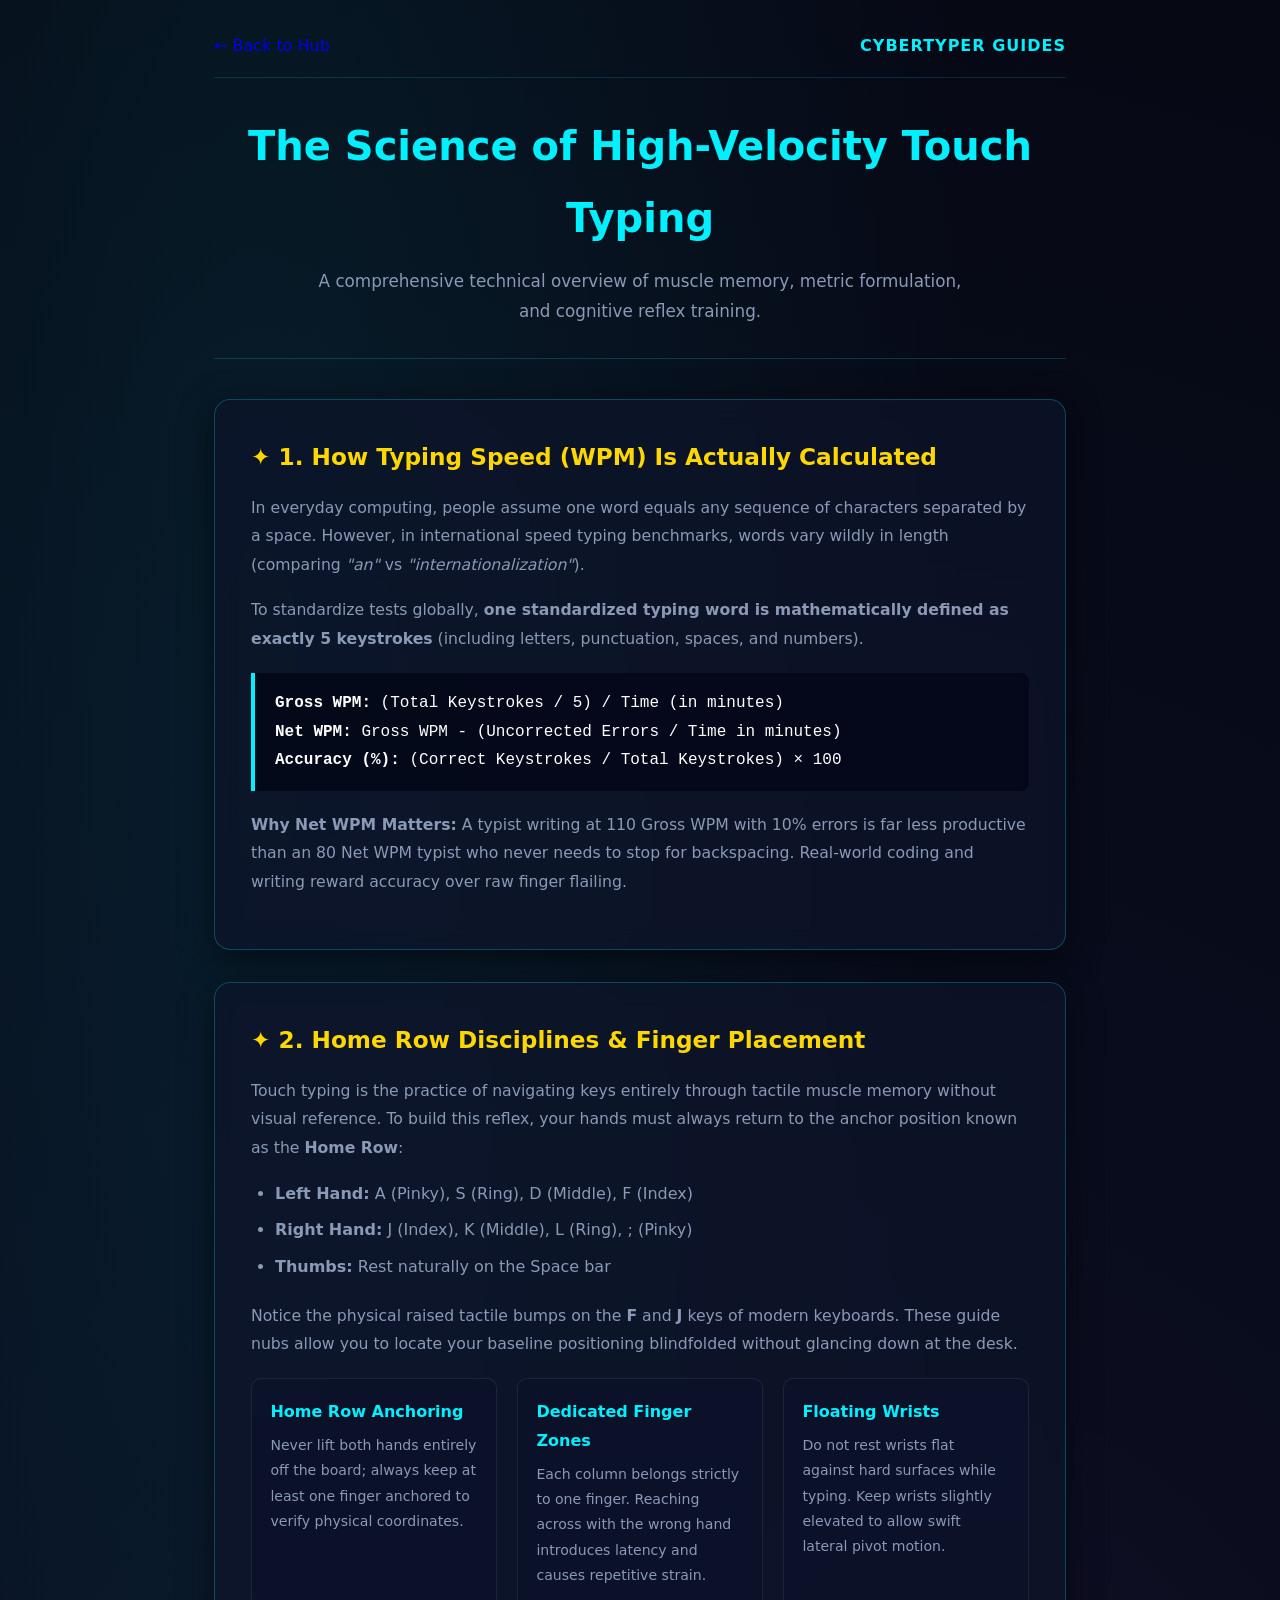
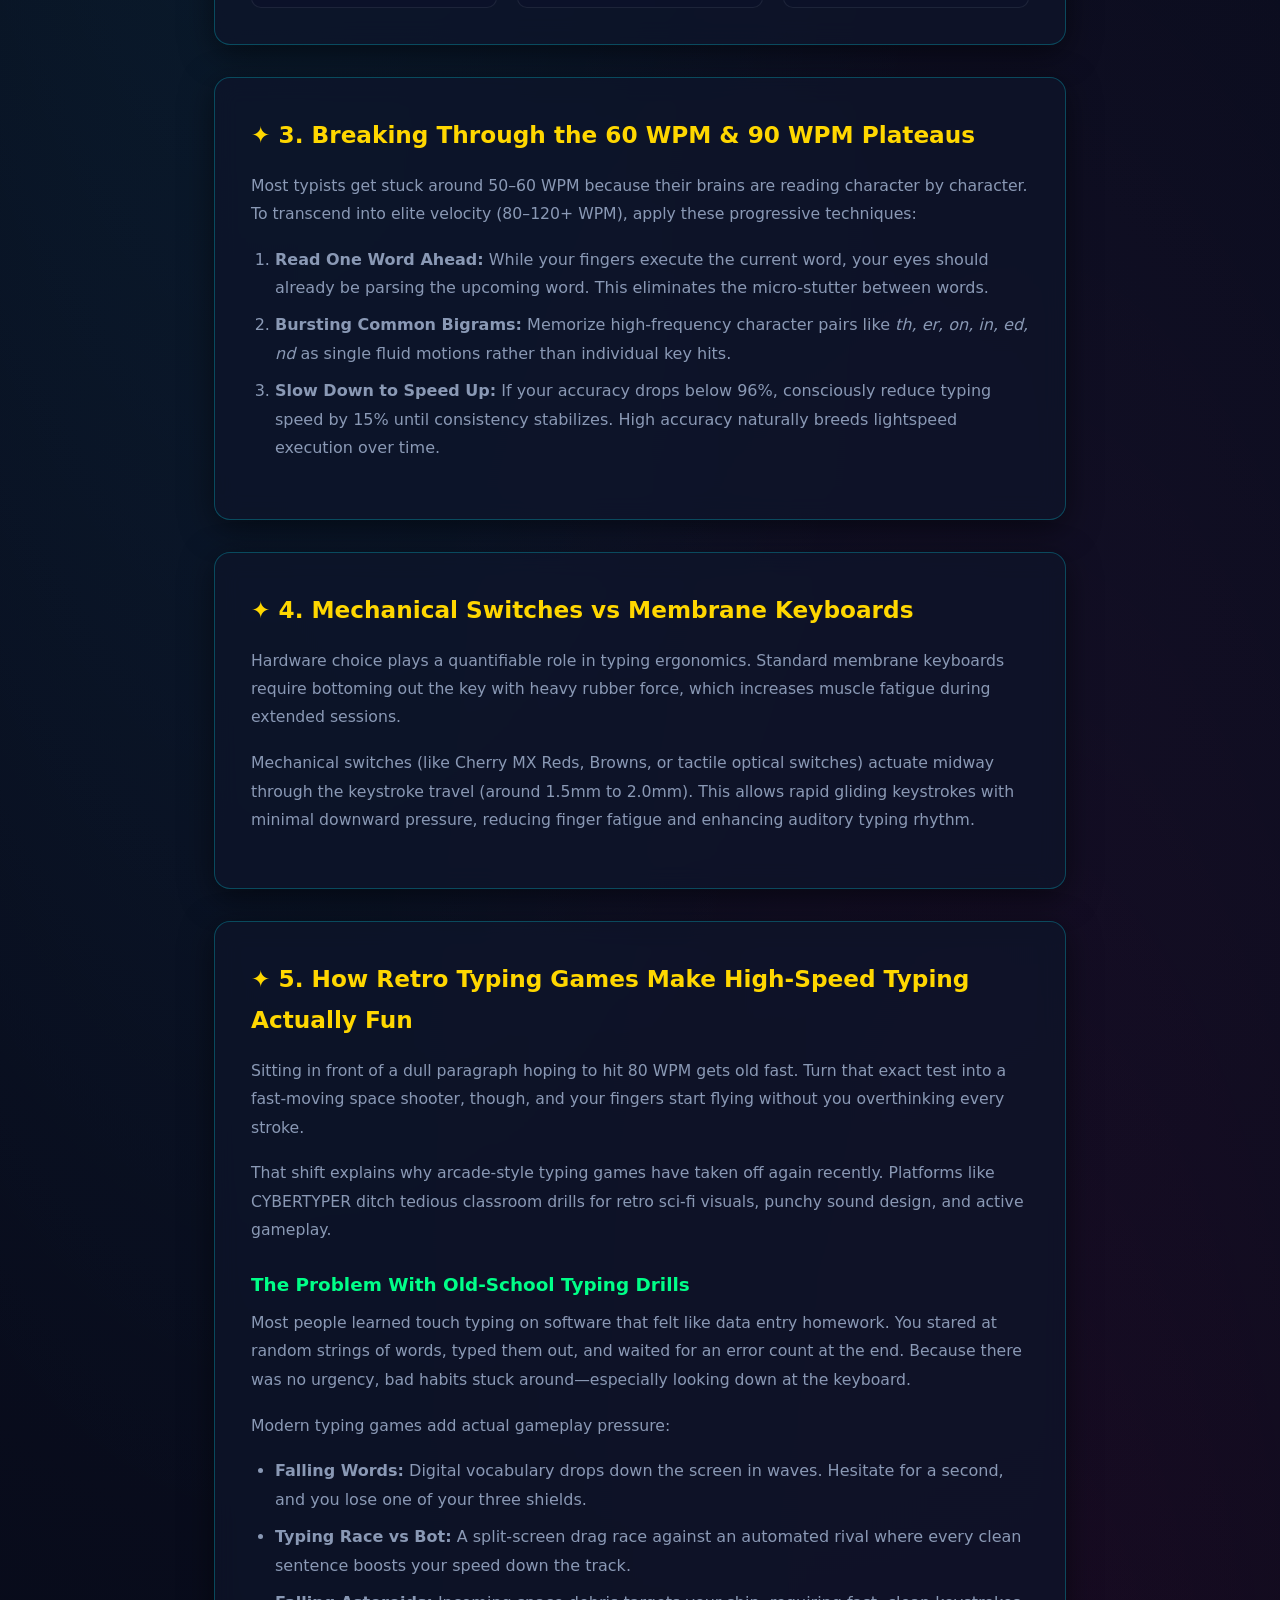
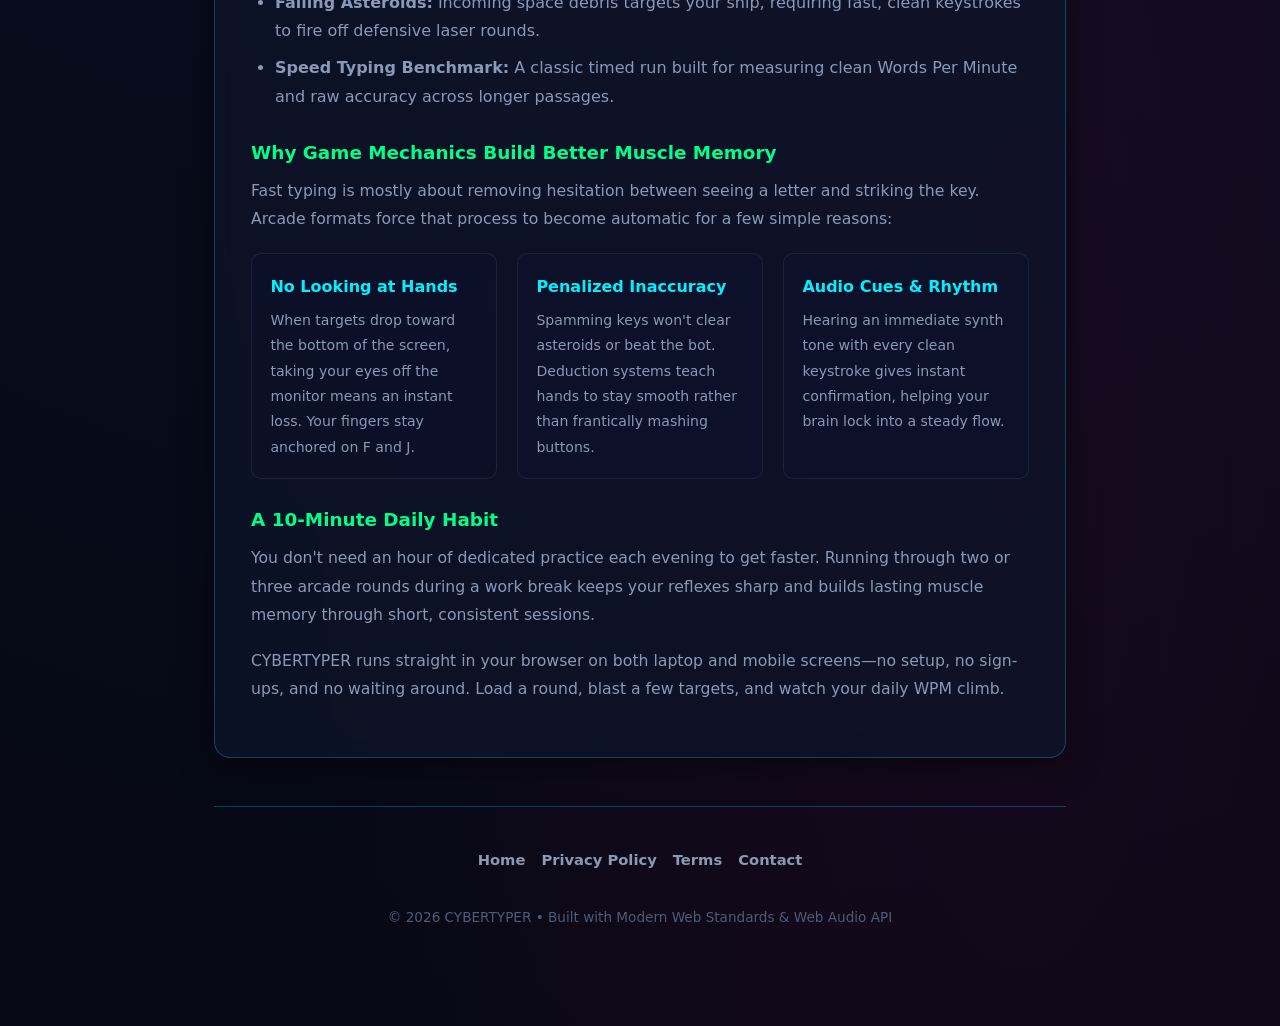
==== pages/content.html @ cee90e7c "Add files via upload" ====
<!DOCTYPE html>
<html lang="en">
<head>
  <meta charset="UTF-8">
  <meta name="viewport" content="width=device-width, initial-scale=1.0">
  <title>Typing Guides & Benchmarks // CYBERTYPER</title>
  <meta name="description" content="Master touch typing, learn how Net WPM is calculated, and discover ergonomic strategies to increase typing speed from 40 to 100+ WPM.">
  <meta name="keywords" content="touch typing guide, how to type faster, wpm calculation formula, mechanical keyboard typing, typing ergonomics, typing games">
  <link rel="icon" type="image/svg+xml" href="data:image/svg+xml,<svg xmlns='http://www.w3.org/2000/svg' viewBox='0 0 100 100'><text y='.9em' font-size='90'>⚡</text></svg>">
  <link rel="stylesheet" href="../css/style.css">
  <style>
    .article-container {
      max-width: 900px;
      margin: 0 auto;
      padding: 2rem 1.5rem 4rem;
      color: var(--text-main);
      line-height: 1.8;
    }
    .article-hero {
      text-align: center;
      margin-bottom: 2.5rem;
      border-bottom: 1px solid rgba(0, 240, 255, 0.2);
      padding-bottom: 2rem;
    }
    .article-hero h1 {
      font-size: clamp(1.8rem, 3.5vw, 2.5rem);
      font-weight: 900;
      color: var(--cyan-glow);
      margin-bottom: 0.75rem;
    }
    .article-hero p {
      color: var(--text-muted);
      font-size: 1.05rem;
      max-width: 650px;
      margin: 0 auto;
    }
    .guide-section {
      background: var(--bg-card);
      border: 1px solid var(--border-neon);
      border-radius: 16px;
      padding: 2.25rem;
      margin-bottom: 2rem;
      backdrop-filter: blur(12px);
      box-shadow: var(--shadow-box);
    }
    .guide-section h2 {
      font-size: 1.45rem;
      font-weight: 800;
      color: var(--gold-glow);
      margin-bottom: 1rem;
      display: flex;
      align-items: center;
      gap: 0.5rem;
    }
    .guide-section h3 {
      font-size: 1.15rem;
      font-weight: 700;
      color: var(--emerald-glow);
      margin: 1.5rem 0 0.5rem;
    }
    .guide-section p {
      color: var(--text-muted);
      margin-bottom: 1.1rem;
      font-size: 0.98rem;
    }
    .guide-section ul, .guide-section ol {
      padding-left: 1.5rem;
      margin-bottom: 1.25rem;
      color: var(--text-muted);
    }
    .guide-section li {
      margin-bottom: 0.5rem;
    }
    .formula-box {
      background: rgba(4, 8, 24, 0.85);
      border-left: 4px solid var(--cyan-glow);
      padding: 1rem 1.25rem;
      border-radius: 0 8px 8px 0;
      font-family: var(--font-mono);
      color: #fff;
      margin: 1.25rem 0;
    }
    .grid-cards {
      display: grid;
      grid-template-columns: repeat(auto-fit, minmax(240px, 1fr));
      gap: 1.25rem;
      margin-top: 1.25rem;
    }
    .mini-card {
      background: rgba(12, 18, 42, 0.7);
      border: 1px solid rgba(255, 255, 255, 0.08);
      border-radius: 10px;
      padding: 1.15rem;
    }
    .mini-card h4 {
      color: var(--cyan-glow);
      margin-bottom: 0.4rem;
      font-size: 1rem;
    }
    .mini-card p {
      font-size: 0.88rem;
      margin: 0;
    }
  </style>
</head>
<body>
  <div class="article-container">
    <header class="game-header" style="border-bottom: 1px solid rgba(0, 240, 255, 0.15); margin-bottom: 2rem; display: flex; justify-content: space-between; align-items: center; padding-bottom: 1rem;">
      <a href="../index.html" class="btn-neon" style="text-decoration: none;">← Back to Hub</a>
      <div style="font-weight: 800; color: var(--cyan-glow); letter-spacing: 1px;">CYBERTYPER GUIDES</div>
    </header>

    <div class="article-hero">
      <h1>The Science of High-Velocity Touch Typing</h1>
      <p>A comprehensive technical overview of muscle memory, metric formulation, and cognitive reflex training.</p>
    </div>

    <!-- Section 1 -->
    <article class="guide-section">
      <h2>✦ 1. How Typing Speed (WPM) Is Actually Calculated</h2>
      <p>
        In everyday computing, people assume one word equals any sequence of characters separated by a space. However, in international speed typing benchmarks, words vary wildly in length (comparing <em>"an"</em> vs <em>"internationalization"</em>).
      </p>
      <p>
        To standardize tests globally, <strong>one standardized typing word is mathematically defined as exactly 5 keystrokes</strong> (including letters, punctuation, spaces, and numbers).
      </p>

      <div class="formula-box">
        <strong>Gross WPM:</strong> (Total Keystrokes / 5) / Time (in minutes)<br>
        <strong>Net WPM:</strong> Gross WPM - (Uncorrected Errors / Time in minutes)<br>
        <strong>Accuracy (%):</strong> (Correct Keystrokes / Total Keystrokes) × 100
      </div>

      <p>
        <strong>Why Net WPM Matters:</strong> A typist writing at 110 Gross WPM with 10% errors is far less productive than an 80 Net WPM typist who never needs to stop for backspacing. Real-world coding and writing reward accuracy over raw finger flailing.
      </p>
    </article>

    <!-- Section 2 -->
    <article class="guide-section">
      <h2>✦ 2. Home Row Disciplines & Finger Placement</h2>
      <p>
        Touch typing is the practice of navigating keys entirely through tactile muscle memory without visual reference. To build this reflex, your hands must always return to the anchor position known as the <strong>Home Row</strong>:
      </p>
      <ul>
        <li><strong>Left Hand:</strong> A (Pinky), S (Ring), D (Middle), F (Index)</li>
        <li><strong>Right Hand:</strong> J (Index), K (Middle), L (Ring), ; (Pinky)</li>
        <li><strong>Thumbs:</strong> Rest naturally on the Space bar</li>
      </ul>
      <p>
        Notice the physical raised tactile bumps on the <strong>F</strong> and <strong>J</strong> keys of modern keyboards. These guide nubs allow you to locate your baseline positioning blindfolded without glancing down at the desk.
      </p>

      <div class="grid-cards">
        <div class="mini-card">
          <h4>Home Row Anchoring</h4>
          <p>Never lift both hands entirely off the board; always keep at least one finger anchored to verify physical coordinates.</p>
        </div>
        <div class="mini-card">
          <h4>Dedicated Finger Zones</h4>
          <p>Each column belongs strictly to one finger. Reaching across with the wrong hand introduces latency and causes repetitive strain.</p>
        </div>
        <div class="mini-card">
          <h4>Floating Wrists</h4>
          <p>Do not rest wrists flat against hard surfaces while typing. Keep wrists slightly elevated to allow swift lateral pivot motion.</p>
        </div>
      </div>
    </article>

    <!-- Section 3 -->
    <article class="guide-section">
      <h2>✦ 3. Breaking Through the 60 WPM & 90 WPM Plateaus</h2>
      <p>
        Most typists get stuck around 50–60 WPM because their brains are reading character by character. To transcend into elite velocity (80–120+ WPM), apply these progressive techniques:
      </p>
      <ol>
        <li><strong>Read One Word Ahead:</strong> While your fingers execute the current word, your eyes should already be parsing the upcoming word. This eliminates the micro-stutter between words.</li>
        <li><strong>Bursting Common Bigrams:</strong> Memorize high-frequency character pairs like <em>th, er, on, in, ed, nd</em> as single fluid motions rather than individual key hits.</li>
        <li><strong>Slow Down to Speed Up:</strong> If your accuracy drops below 96%, consciously reduce typing speed by 15% until consistency stabilizes. High accuracy naturally breeds lightspeed execution over time.</li>
      </ol>
    </article>

    <!-- Section 4 -->
    <article class="guide-section">
      <h2>✦ 4. Mechanical Switches vs Membrane Keyboards</h2>
      <p>
        Hardware choice plays a quantifiable role in typing ergonomics. Standard membrane keyboards require bottoming out the key with heavy rubber force, which increases muscle fatigue during extended sessions.
      </p>
      <p>
        Mechanical switches (like Cherry MX Reds, Browns, or tactile optical switches) actuate midway through the keystroke travel (around 1.5mm to 2.0mm). This allows rapid gliding keystrokes with minimal downward pressure, reducing finger fatigue and enhancing auditory typing rhythm.
      </p>
    </article>

    <!-- Section 5: Arcade Typing Games Guide -->
    <article class="guide-section">
      <h2>✦ 5. How Retro Typing Games Make High-Speed Typing Actually Fun</h2>
      <p>
        Sitting in front of a dull paragraph hoping to hit 80 WPM gets old fast. Turn that exact test into a fast-moving space shooter, though, and your fingers start flying without you overthinking every stroke.
      </p>
      <p>
        That shift explains why arcade-style typing games have taken off again recently. Platforms like CYBERTYPER ditch tedious classroom drills for retro sci-fi visuals, punchy sound design, and active gameplay.
      </p>

      <h3>The Problem With Old-School Typing Drills</h3>
      <p>
        Most people learned touch typing on software that felt like data entry homework. You stared at random strings of words, typed them out, and waited for an error count at the end. Because there was no urgency, bad habits stuck around—especially looking down at the keyboard.
      </p>
      <p>Modern typing games add actual gameplay pressure:</p>
      <ul>
        <li><strong>Falling Words:</strong> Digital vocabulary drops down the screen in waves. Hesitate for a second, and you lose one of your three shields.</li>
        <li><strong>Typing Race vs Bot:</strong> A split-screen drag race against an automated rival where every clean sentence boosts your speed down the track.</li>
        <li><strong>Falling Asteroids:</strong> Incoming space debris targets your ship, requiring fast, clean keystrokes to fire off defensive laser rounds.</li>
        <li><strong>Speed Typing Benchmark:</strong> A classic timed run built for measuring clean Words Per Minute and raw accuracy across longer passages.</li>
      </ul>

      <h3>Why Game Mechanics Build Better Muscle Memory</h3>
      <p>
        Fast typing is mostly about removing hesitation between seeing a letter and striking the key. Arcade formats force that process to become automatic for a few simple reasons:
      </p>
      <div class="grid-cards">
        <div class="mini-card">
          <h4>No Looking at Hands</h4>
          <p>When targets drop toward the bottom of the screen, taking your eyes off the monitor means an instant loss. Your fingers stay anchored on F and J.</p>
        </div>
        <div class="mini-card">
          <h4>Penalized Inaccuracy</h4>
          <p>Spamming keys won't clear asteroids or beat the bot. Deduction systems teach hands to stay smooth rather than frantically mashing buttons.</p>
        </div>
        <div class="mini-card">
          <h4>Audio Cues & Rhythm</h4>
          <p>Hearing an immediate synth tone with every clean keystroke gives instant confirmation, helping your brain lock into a steady flow.</p>
        </div>
      </div>

      <h3>A 10-Minute Daily Habit</h3>
      <p>
        You don't need an hour of dedicated practice each evening to get faster. Running through two or three arcade rounds during a work break keeps your reflexes sharp and builds lasting muscle memory through short, consistent sessions.
      </p>
      <p>
        CYBERTYPER runs straight in your browser on both laptop and mobile screens—no setup, no sign-ups, and no waiting around. Load a round, blast a few targets, and watch your daily WPM climb.
      </p>
    </article>

    <footer class="site-footer" style="text-align: center; margin-top: 3rem; color: var(--text-dim); font-size: 0.85rem;">
      <ul class="footer-nav" style="list-style: none; display: flex; justify-content: center; gap: 1rem; padding: 0; margin-bottom: 1rem;">
        <li><a href="../index.html" style="color: var(--text-muted); text-decoration: none;">Home</a></li>
        <li><a href="privacy.html" style="color: var(--text-muted); text-decoration: none;">Privacy Policy</a></li>
        <li><a href="terms.html" style="color: var(--text-muted); text-decoration: none;">Terms</a></li>
        <li><a href="contact.html" style="color: var(--text-muted); text-decoration: none;">Contact</a></li>
      </ul>
      <div>© 2026 CYBERTYPER • Built with Modern Web Standards & Web Audio API</div>
    </footer>
  </div>
</body>
</html>
---- css/style.css ----
/* ==========================================================================
   NEON SPACE TYPING HUB - GLOBAL STYLES (LIGHT & DARK THEME ENABLED)
   ========================================================================== */

/* --------------------------------------------------------------------------
   DESIGN TOKENS & SYSTEM VARIABLES
   -------------------------------------------------------------------------- */
:root {
  /* Surface & Base Colors (Dark Mode Default) */
  --bg-deep: #060814;
  --bg-card: rgba(14, 20, 42, 0.75);
  --bg-card-hover: rgba(22, 32, 68, 0.85);
  --bg-guide: rgba(8, 12, 30, 0.7);
  --header-bg: rgba(6, 8, 20, 0.88);
  --dropdown-bg: rgba(10, 15, 35, 0.96);
  --icon-bg: rgba(0, 0, 0, 0.35);

  /* Neon Glow Accents */
  --cyan-glow: #00f0ff;
  --cyan-dim: #0099aa;
  --magenta-glow: #ff007f;
  --magenta-dim: #aa0055;
  --emerald-glow: #00ff88;
  --gold-glow: #ffd700;
  --danger-glow: #ff3366;

  /* Borders & Dividers */
  --border-neon: rgba(0, 240, 255, 0.25);
  --border-neon-hover: rgba(0, 240, 255, 0.8);
  --border-subtle: rgba(255, 255, 255, 0.08);

  /* Typography Colors */
  --text-main: #f0f4ff;
  --text-muted: #8a99b5;
  --text-dim: #4e5b78;
  --char-pending: #4f5f80;

  /* Fonts */
  --font-main: system-ui, -apple-system, BlinkMacSystemFont, 'Segoe UI', Roboto, sans-serif;
  --font-mono: 'Cascadia Code', 'Fira Code', Consolas, 'Courier New', monospace;

  /* Shadows */
  --shadow-neon-cyan: 0 0 20px rgba(0, 240, 255, 0.35), 0 0 40px rgba(0, 240, 255, 0.15);
  --shadow-neon-magenta: 0 0 20px rgba(255, 0, 127, 0.35), 0 0 40px rgba(255, 0, 127, 0.15);
  --shadow-box: 0 8px 32px rgba(0, 0, 0, 0.5);

  /* Transitions */
  --transition-smooth: all 0.25s cubic-bezier(0.16, 1, 0.3, 1);
  --transition-colors: background-color 0.3s ease, border-color 0.3s ease, color 0.3s ease;
}

[data-theme="light"] {
  --bg-deep: #f2f5fb;
  --bg-card: rgba(255, 255, 255, 0.88);
  --bg-card-hover: rgba(255, 255, 255, 0.98);
  --bg-guide: rgba(240, 245, 255, 0.7);
  --header-bg: rgba(245, 248, 255, 0.92);
  --dropdown-bg: rgba(255, 255, 255, 0.98);
  --icon-bg: rgba(0, 119, 170, 0.08);

  --cyan-glow: #0077aa;
  --cyan-dim: #005577;
  --magenta-glow: #d6006c;
  --magenta-dim: #99004d;
  --emerald-glow: #009955;
  --gold-glow: #c48000;
  --danger-glow: #e61f4d;

  --border-neon: rgba(0, 150, 215, 0.35);
  --border-neon-hover: rgba(0, 150, 215, 0.9);
  --border-subtle: rgba(0, 0, 0, 0.08);

  --text-main: #141b2d;
  --text-muted: #53647f;
  --text-dim: #8493a8;
  --char-pending: #94a3b8;

  --shadow-neon-cyan: 0 0 15px rgba(0, 119, 170, 0.25);
  --shadow-neon-magenta: 0 0 15px rgba(214, 0, 108, 0.25);
  --shadow-box: 0 8px 30px rgba(20, 35, 60, 0.08);
}

/* --------------------------------------------------------------------------
   RESET & FOUNDATIONS
   -------------------------------------------------------------------------- */
*, *::before, *::after {
  box-sizing: border-box;
  margin: 0;
  padding: 0;
  -webkit-tap-highlight-color: transparent;
}

body {
  background-color: var(--bg-deep);
  background-image: 
    radial-gradient(ellipse at 20% 15%, rgba(0, 240, 255, 0.08) 0%, transparent 50%),
    radial-gradient(ellipse at 80% 85%, rgba(255, 0, 127, 0.07) 0%, transparent 50%),
    radial-gradient(circle at 50% 50%, rgba(16, 24, 52, 0.5) 0%, var(--bg-deep) 100%);
  color: var(--text-main);
  font-family: var(--font-main);
  min-height: 100vh;
  display: flex;
  flex-direction: column;
  overflow-x: hidden;
  position: relative;
  transition: var(--transition-colors);
}

[data-theme="light"] body {
  background-image: 
    radial-gradient(ellipse at 20% 15%, rgba(0, 119, 170, 0.08) 0%, transparent 50%),
    radial-gradient(ellipse at 80% 85%, rgba(214, 0, 108, 0.06) 0%, transparent 50%),
    radial-gradient(circle at 50% 50%, #e7edf8 0%, var(--bg-deep) 100%);
}

.stars-bg {
  position: fixed;
  inset: 0;
  width: 100%;
  height: 100%;
  pointer-events: none;
  z-index: 0;
  opacity: 0.6;
}

[data-theme="light"] .stars-bg {
  opacity: 0.25;
}

.container {
  width: 100%;
  max-width: 1200px;
  margin: 0 auto;
  padding: 1.5rem 1.25rem 3rem;
  position: relative;
  z-index: 1;
}

/* Arena & Game Canvas Wrapper */
body:has(.canvas-wrap) .container,
.game-container {
  max-width: 780px;
  padding: 1rem 1rem 2.5rem;
}

.canvas-wrap {
  width: 100%;
  max-width: 780px;
  height: 680px;
  margin: 0 auto;
}

/* --------------------------------------------------------------------------
   SITE HEADER & NAVIGATION
   -------------------------------------------------------------------------- */
.site-header {
  position: sticky;
  top: 0;
  z-index: 1000;
  display: flex;
  align-items: center;
  justify-content: space-between;
  padding: 0.85rem 1.25rem;
  background: var(--header-bg);
  backdrop-filter: blur(14px);
  -webkit-backdrop-filter: blur(14px);
  border-bottom: 1px solid var(--border-neon);
  margin-bottom: 2rem;
  transition: var(--transition-smooth);
}

.brand-wrapper {
  display: flex;
  align-items: center;
  gap: 0.75rem;
  text-decoration: none;
  flex-shrink: 0;
}

.cyber-nav {
  display: flex;
  align-items: center;
  gap: 0.5rem;
  list-style: none;
}

.cyber-nav-item {
  position: relative;
}

.cyber-nav-link {
  display: inline-flex;
  align-items: center;
  gap: 0.4rem;
  color: var(--text-muted);
  text-decoration: none;
  font-size: 1.05rem;
  font-weight: 600;
  padding: 0.55rem 0.95rem;
  border-radius: 8px;
  transition: var(--transition-smooth);
  border: 1px solid transparent;
  cursor: pointer;
  background: transparent;
  font-family: inherit;
}

.cyber-nav-link:hover,
.cyber-nav-link:focus-visible {
  color: var(--cyan-glow);
  background: rgba(0, 119, 170, 0.08);
  border-color: var(--border-neon);
  box-shadow: 0 0 12px rgba(0, 119, 170, 0.2);
  outline: none;
}

.cyber-nav-link.active {
  color: var(--cyan-glow);
  border-color: var(--border-neon-hover);
  background: rgba(0, 119, 170, 0.12);
  box-shadow: 0 0 15px rgba(0, 119, 170, 0.25);
  position: relative;
}

.cyber-nav-link.active::after {
  content: '';
  position: absolute;
  bottom: -2px;
  inset-inline: 15%;
  height: 2px;
  background: var(--cyan-glow);
  box-shadow: 0 0 8px var(--cyan-glow);
  border-radius: 2px;
}

/* Dropdown */
.cyber-dropdown {
  position: relative;
}

.cyber-dropdown-menu {
  position: absolute;
  top: calc(100% + 8px);
  left: 0;
  min-width: 240px;
  background: var(--dropdown-bg);
  backdrop-filter: blur(16px);
  -webkit-backdrop-filter: blur(16px);
  border: 1px solid var(--border-neon);
  border-radius: 12px;
  padding: 0.6rem;
  list-style: none;
  opacity: 0;
  visibility: hidden;
  transform: translateY(8px);
  transition: var(--transition-smooth);
  box-shadow: var(--shadow-box);
  z-index: 1050;
}

@media (min-width: 901px) {
  .cyber-dropdown:hover .cyber-dropdown-menu,
  .cyber-dropdown:focus-within .cyber-dropdown-menu,
  .cyber-dropdown.dropdown-open .cyber-dropdown-menu {
    opacity: 1;
    visibility: visible;
    transform: translateY(0);
  }
}

.cyber-dropdown-item {
  margin: 0.15rem 0;
}

.cyber-dropdown-link {
  display: flex;
  align-items: center;
  gap: 0.75rem;
  padding: 0.65rem 0.95rem;
  color: var(--text-main);
  text-decoration: none;
  font-size: 0.95rem;
  font-weight: 600;
  border-radius: 8px;
  transition: var(--transition-smooth);
}

.cyber-dropdown-link:hover,
.cyber-dropdown-link:focus-visible {
  background: rgba(0, 119, 170, 0.12);
  color: var(--cyan-glow);
  transform: translateX(4px);
  outline: none;
}

.dropdown-arrow {
  font-size: 0.75rem;
  transition: transform 0.2s ease;
}

.cyber-dropdown.dropdown-open .dropdown-arrow {
  transform: rotate(180deg);
}

/* Hamburger & Actions */
.cyber-hamburger {
  display: none;
  flex-direction: column;
  justify-content: center;
  align-items: center;
  gap: 5px;
  width: 44px;
  height: 44px;
  background: var(--bg-card);
  border: 1px solid var(--border-neon);
  border-radius: 10px;
  cursor: pointer;
  padding: 8px;
  transition: var(--transition-smooth);
  color: var(--cyan-glow);
}

.cyber-hamburger span {
  display: block;
  width: 22px;
  height: 2px;
  background-color: var(--cyan-glow);
  box-shadow: 0 0 6px var(--cyan-glow);
  transition: var(--transition-smooth);
  border-radius: 2px;
}

.cyber-hamburger.active span:nth-child(1) {
  transform: translateY(7px) rotate(45deg);
}
.cyber-hamburger.active span:nth-child(2) {
  opacity: 0;
}
.cyber-hamburger.active span:nth-child(3) {
  transform: translateY(-7px) rotate(-45deg);
}

.header-actions {
  display: flex;
  align-items: center;
  gap: 0.85rem;
  flex-shrink: 0;
}

.sound-toggle-btn,
.theme-toggle-btn {
  width: 44px;
  height: 44px;
  border-radius: 10px;
  background: var(--bg-card);
  border: 1px solid var(--border-neon);
  color: var(--text-main);
  font-size: 1.25rem;
  cursor: pointer;
  display: inline-flex;
  align-items: center;
  justify-content: center;
  transition: var(--transition-smooth);
  backdrop-filter: blur(10px);
}

.sound-toggle-btn:hover,
.theme-toggle-btn:hover {
  border-color: var(--cyan-glow);
  box-shadow: 0 0 15px rgba(0, 119, 170, 0.35);
  transform: scale(1.05);
}

.sound-toggle-btn.muted {
  border-color: rgba(255, 51, 102, 0.4);
  color: var(--danger-glow);
}

/* --------------------------------------------------------------------------
   HERO SECTION
   -------------------------------------------------------------------------- */
.hero {
  text-align: center;
  margin-bottom: 3.5rem;
}

.hero-badge {
  display: inline-block;
  padding: 0.35rem 0.9rem;
  border-radius: 30px;
  background: rgba(0, 119, 170, 0.1);
  border: 1px solid var(--border-neon);
  color: var(--cyan-glow);
  font-size: 0.8rem;
  font-weight: 700;
  letter-spacing: 1.5px;
  text-transform: uppercase;
  margin-bottom: 1rem;
}

.hero-title {
  font-size: clamp(2rem, 5vw, 3.4rem);
  font-weight: 900;
  line-height: 1.15;
  margin-bottom: 1rem;
  letter-spacing: -0.5px;
  color: var(--text-main);
}

.hero-title .glow-cyan {
  color: var(--cyan-glow);
  text-shadow: 0 0 20px rgba(0, 119, 170, 0.35);
}

.hero-title .glow-pink {
  color: var(--magenta-glow);
  text-shadow: 0 0 20px rgba(214, 0, 108, 0.35);
}

.hero-desc {
  max-width: 640px;
  margin: 0 auto;
  font-size: 1.1rem;
  color: var(--text-muted);
  line-height: 1.6;
}

/* --------------------------------------------------------------------------
   GAMES GRID & CARDS
   -------------------------------------------------------------------------- */
.games-grid {
  display: grid;
  grid-template-columns: repeat(auto-fit, minmax(270px, 1fr));
  gap: 1.75rem;
  margin-bottom: 3.5rem;
}

.game-card {
  position: relative;
  background: var(--bg-card);
  border: 1px solid var(--border-neon);
  border-radius: 16px;
  padding: 1.75rem;
  display: flex;
  flex-direction: column;
  justify-content: space-between;
  text-decoration: none;
  color: inherit;
  backdrop-filter: blur(14px);
  box-shadow: var(--shadow-box);
  transition: transform 0.28s cubic-bezier(0.2, 0.8, 0.2, 1),
              border-color 0.28s ease,
              box-shadow 0.28s ease;
  overflow: hidden;
}

.game-card::before {
  content: '';
  position: absolute;
  top: 0;
  inset-inline: 0;
  height: 3px;
  background: linear-gradient(90deg, transparent, var(--card-accent, var(--cyan-glow)), transparent);
  opacity: 0;
  transition: opacity 0.3s ease;
}

.game-card:hover,
.game-card:focus-visible {
  transform: translateY(-8px) scale(1.02);
  border-color: var(--card-accent, var(--border-neon-hover));
  box-shadow: var(--shadow-box), 0 0 20px var(--card-glow, rgba(0, 119, 170, 0.25));
  outline: none;
}

.game-card:hover::before,
.game-card:focus-visible::before {
  opacity: 1;
}

.card-top {
  display: flex;
  align-items: center;
  justify-content: space-between;
  margin-bottom: 1.25rem;
}

.card-icon-wrap {
  width: 58px;
  height: 58px;
  border-radius: 14px;
  background: var(--icon-bg);
  border: 1px solid var(--border-neon);
  display: flex;
  align-items: center;
  justify-content: center;
  font-size: 2rem;
  transition: var(--transition-smooth);
}

.game-card:hover .card-icon-wrap {
  transform: scale(1.1) rotate(-3deg);
  border-color: var(--card-accent, var(--cyan-glow));
}

.card-tag {
  font-size: 0.72rem;
  font-weight: 700;
  letter-spacing: 1px;
  text-transform: uppercase;
  padding: 0.3rem 0.65rem;
  border-radius: 6px;
  background: rgba(0, 119, 170, 0.08);
  color: var(--card-accent, var(--cyan-glow));
  border: 1px solid var(--border-neon);
}

.card-title {
  font-size: 1.35rem;
  font-weight: 800;
  margin-bottom: 0.65rem;
  color: var(--text-main);
  letter-spacing: -0.3px;
}

.card-desc {
  font-size: 0.92rem;
  color: var(--text-muted);
  line-height: 1.55;
  margin-bottom: 1.5rem;
}

.card-footer {
  display: flex;
  align-items: center;
  justify-content: space-between;
  padding-top: 1rem;
  border-top: 1px solid var(--border-neon);
}

.card-action-text {
  font-size: 0.85rem;
  font-weight: 700;
  color: var(--card-accent, var(--cyan-glow));
  display: flex;
  align-items: center;
  gap: 0.35rem;
  transition: gap 0.2s ease;
}

.game-card:hover .card-action-text {
  gap: 0.65rem;
}

.card-meta {
  font-size: 0.75rem;
  color: var(--text-dim);
}

.game-card.theme-cyan    { --card-accent: var(--cyan-glow);    --card-glow: rgba(0, 119, 170, 0.25); }
.game-card.theme-magenta { --card-accent: var(--magenta-glow); --card-glow: rgba(214, 0, 108, 0.25); }
.game-card.theme-emerald { --card-accent: var(--emerald-glow); --card-glow: rgba(0, 153, 85, 0.25); }
.game-card.theme-gold    { --card-accent: var(--gold-glow);    --card-glow: rgba(196, 128, 0, 0.25); }

/* --------------------------------------------------------------------------
   FEATURES STRIP & EDITORIAL ARTICLE
   -------------------------------------------------------------------------- */
.features-strip {
  display: grid;
  grid-template-columns: repeat(auto-fit, minmax(240px, 1fr));
  gap: 1.25rem;
  margin-top: 2rem;
  padding-top: 2rem;
  border-top: 1px solid var(--border-neon);
}

.feature-box {
  background: var(--bg-card);
  border: 1px solid var(--border-neon);
  border-radius: 12px;
  padding: 1.25rem;
  display: flex;
  align-items: center;
  gap: 1rem;
}

.feature-icon {
  font-size: 1.75rem;
  flex-shrink: 0;
}

.feature-heading {
  font-size: 0.95rem;
  font-weight: 700;
  color: var(--text-main);
  margin-bottom: 0.25rem;
}

.feature-sub {
  font-size: 0.8rem;
  color: var(--text-muted);
}

/* Editorial Guide (Consolidated from Inline HTML Styles) */
.content-article-section {
  margin-top: 3.5rem;
  padding: 2.5rem;
  background: var(--bg-card);
  border: 1px solid var(--border-neon);
  border-radius: 16px;
  backdrop-filter: blur(12px);
  -webkit-backdrop-filter: blur(12px);
  box-shadow: var(--shadow-box);
  color: var(--text-main);
  line-height: 1.7;
}

.content-article-section h2 {
  font-size: 1.85rem;
  font-weight: 800;
  color: var(--cyan-glow);
  margin-bottom: 1.25rem;
  letter-spacing: -0.5px;
}

.content-article-section h3 {
  font-size: 1.3rem;
  font-weight: 700;
  color: var(--gold-glow);
  margin-top: 2rem;
  margin-bottom: 0.75rem;
}

.content-article-section p {
  color: var(--text-muted);
  font-size: 1rem;
  margin-bottom: 1.2rem;
}

.content-grid-2 {
  display: grid;
  grid-template-columns: repeat(auto-fit, minmax(280px, 1fr));
  gap: 1.5rem;
  margin: 1.5rem 0;
}

.guide-card {
  background: var(--bg-guide);
  border: 1px solid var(--border-subtle);
  border-radius: 12px;
  padding: 1.25rem;
}

.guide-card h4 {
  font-size: 1.05rem;
  color: var(--emerald-glow);
  margin-bottom: 0.5rem;
}

.guide-card p {
  font-size: 0.92rem;
  margin-bottom: 0;
}

/* --------------------------------------------------------------------------
   SPEED TYPING TEST ARENA & TYPOGRAPHY
   -------------------------------------------------------------------------- */
.typing-arena {
  background: var(--bg-card);
  border: 1px solid var(--border-neon);
  border-radius: 16px;
  padding: 1.5rem 1.75rem;
  position: relative;
  backdrop-filter: blur(12px);
  -webkit-backdrop-filter: blur(12px);
  box-shadow: var(--shadow-box);
  cursor: text;
  margin-bottom: 1.5rem;
  overflow: hidden;
}

.typing-arena.focused {
  border-color: var(--cyan-glow);
  box-shadow: 0 0 25px rgba(0, 240, 255, 0.25);
}

.text-display-wrapper {
  position: relative;
  height: 126px; /* Exactly 3 lines (42px * 3) */
  overflow: hidden;
  scroll-behavior: smooth;
}

.text-display {
  position: relative;
  font-family: var(--font-mono);
  font-size: 1.35rem;
  line-height: 42px;
  letter-spacing: 0.5px;
  user-select: none;
  display: flex;
  flex-wrap: wrap;
  align-content: flex-start;
  white-space: normal;
}

.word {
  display: inline-flex;
  margin-right: 0.55rem;
  position: relative;
}

.char {
  display: inline-block;
  position: relative;
  transition: color 0.08s ease;
}

.char.pending {
  color: var(--char-pending);
}

.char.correct {
  color: var(--emerald-glow);
}

.char.wrong {
  color: var(--danger-glow);
  background-color: rgba(255, 51, 102, 0.28);
  text-decoration: underline wavy var(--danger-glow);
}

/* Hardware-Accelerated Caret Cursor */
.char.current::before,
.char.current-end::after {
  content: '';
  position: absolute;
  top: 15%;
  bottom: 15%;
  width: 2.5px;
  background: var(--cyan-glow);
  box-shadow: 0 0 8px var(--cyan-glow);
  border-radius: 2px;
  animation: caretBlink 1s steps(2, start) infinite;
}

.char.current::before {
  left: -1px;
}

.char.current-end::after {
  right: -2px;
}

@keyframes caretBlink {
  to {
    visibility: hidden;
  }
}

/* Game Text Fields */
.asteroid-word,
.game-word,
.typing-target,
.word-target,
.typed-text,
input[type="text"].game-input,
.terminal-input,
#gameInput,
#typingInput {
  font-family: var(--font-mono);
  font-weight: 700;
  letter-spacing: 0.5px;
  text-transform: none;
}

/* --------------------------------------------------------------------------
   FOOTER
   -------------------------------------------------------------------------- */
.site-footer {
  margin-top: auto;
  text-align: center;
  padding: 2.5rem 0 2rem;
  border-top: 1px solid var(--border-neon);
  color: var(--text-dim);
  font-size: 0.9rem;
  display: flex;
  flex-direction: column;
  align-items: center;
  gap: 1rem;
}

.footer-nav {
  display: flex;
  flex-wrap: wrap;
  align-items: center;
  justify-content: center;
  gap: 0.75rem 1.25rem;
  list-style: none;
}

.footer-nav a {
  color: var(--text-muted);
  text-decoration: none;
  font-size: 0.92rem;
  font-weight: 600;
  transition: var(--transition-smooth);
}

.footer-nav a:hover,
.footer-nav a:focus-visible {
  color: var(--cyan-glow);
  outline: none;
}

.footer-copy {
  font-size: 0.82rem;
  color: var(--text-dim);
}

/* --------------------------------------------------------------------------
   RESPONSIVE DESIGN & ACCESSIBILITY
   -------------------------------------------------------------------------- */
body.nav-locked {
  overflow: hidden;
}

@media (max-width: 900px) {
  .cyber-hamburger {
    display: flex;
  }

  .cyber-nav {
    position: fixed;
    top: 65px;
    inset-inline: 0;
    bottom: 0;
    background: var(--header-bg);
    backdrop-filter: blur(20px);
    -webkit-backdrop-filter: blur(20px);
    flex-direction: column;
    align-items: stretch;
    padding: 1.5rem 1.25rem 3rem;
    gap: 0.6rem;
    overflow-y: auto;
    opacity: 0;
    visibility: hidden;
    transform: translateY(-10px);
    transition: var(--transition-smooth);
    z-index: 999;
    border-bottom: 2px solid var(--border-neon);
  }

  .cyber-nav.nav-open {
    opacity: 1;
    visibility: visible;
    transform: translateY(0);
  }

  .cyber-nav-item {
    width: 100%;
  }

  .cyber-nav-link {
    width: 100%;
    min-height: 48px;
    font-size: 1.15rem;
    padding: 0.85rem 1.25rem;
    justify-content: space-between;
    background: var(--bg-card);
    border: 1px solid var(--border-neon);
  }

  .cyber-dropdown-menu {
    position: static;
    opacity: 1;
    visibility: visible;
    transform: none;
    box-shadow: none;
    background: var(--dropdown-bg);
    border: 1px solid var(--border-neon);
    margin-top: 0.5rem;
    margin-left: 0.75rem;
    display: none;
  }

  .cyber-dropdown.dropdown-open .cyber-dropdown-menu {
    display: block;
  }

  .cyber-dropdown-link {
    min-height: 44px;
    font-size: 1.02rem;
    padding: 0.75rem 1rem;
  }
}

@media (max-width: 768px) {
  .site-header {
    padding: 0.75rem 1rem;
    margin-bottom: 1.5rem;
  }

  .brand-title {
    font-size: 1.25rem;
  }

  .brand-subtitle {
    display: none;
  }

  .hero-title {
    font-size: 2.1rem;
  }

  .games-grid {
    grid-template-columns: 1fr;
    gap: 1.25rem;
  }

  .canvas-wrap {
    height: 540px;
  }

  .content-article-section {
    padding: 1.5rem;
  }
}

/* Reduced Motion Safety */
@media (prefers-reduced-motion: reduce) {
  *, *::before, *::after {
    animation-duration: 0.01ms !important;
    animation-iteration-count: 1 !important;
    transition-duration: 0.01ms !important;
    scroll-behavior: auto !important;
  }

  .stars-bg {
    display: none;
  }

  .game-card:hover {
    transform: none;
  }
}
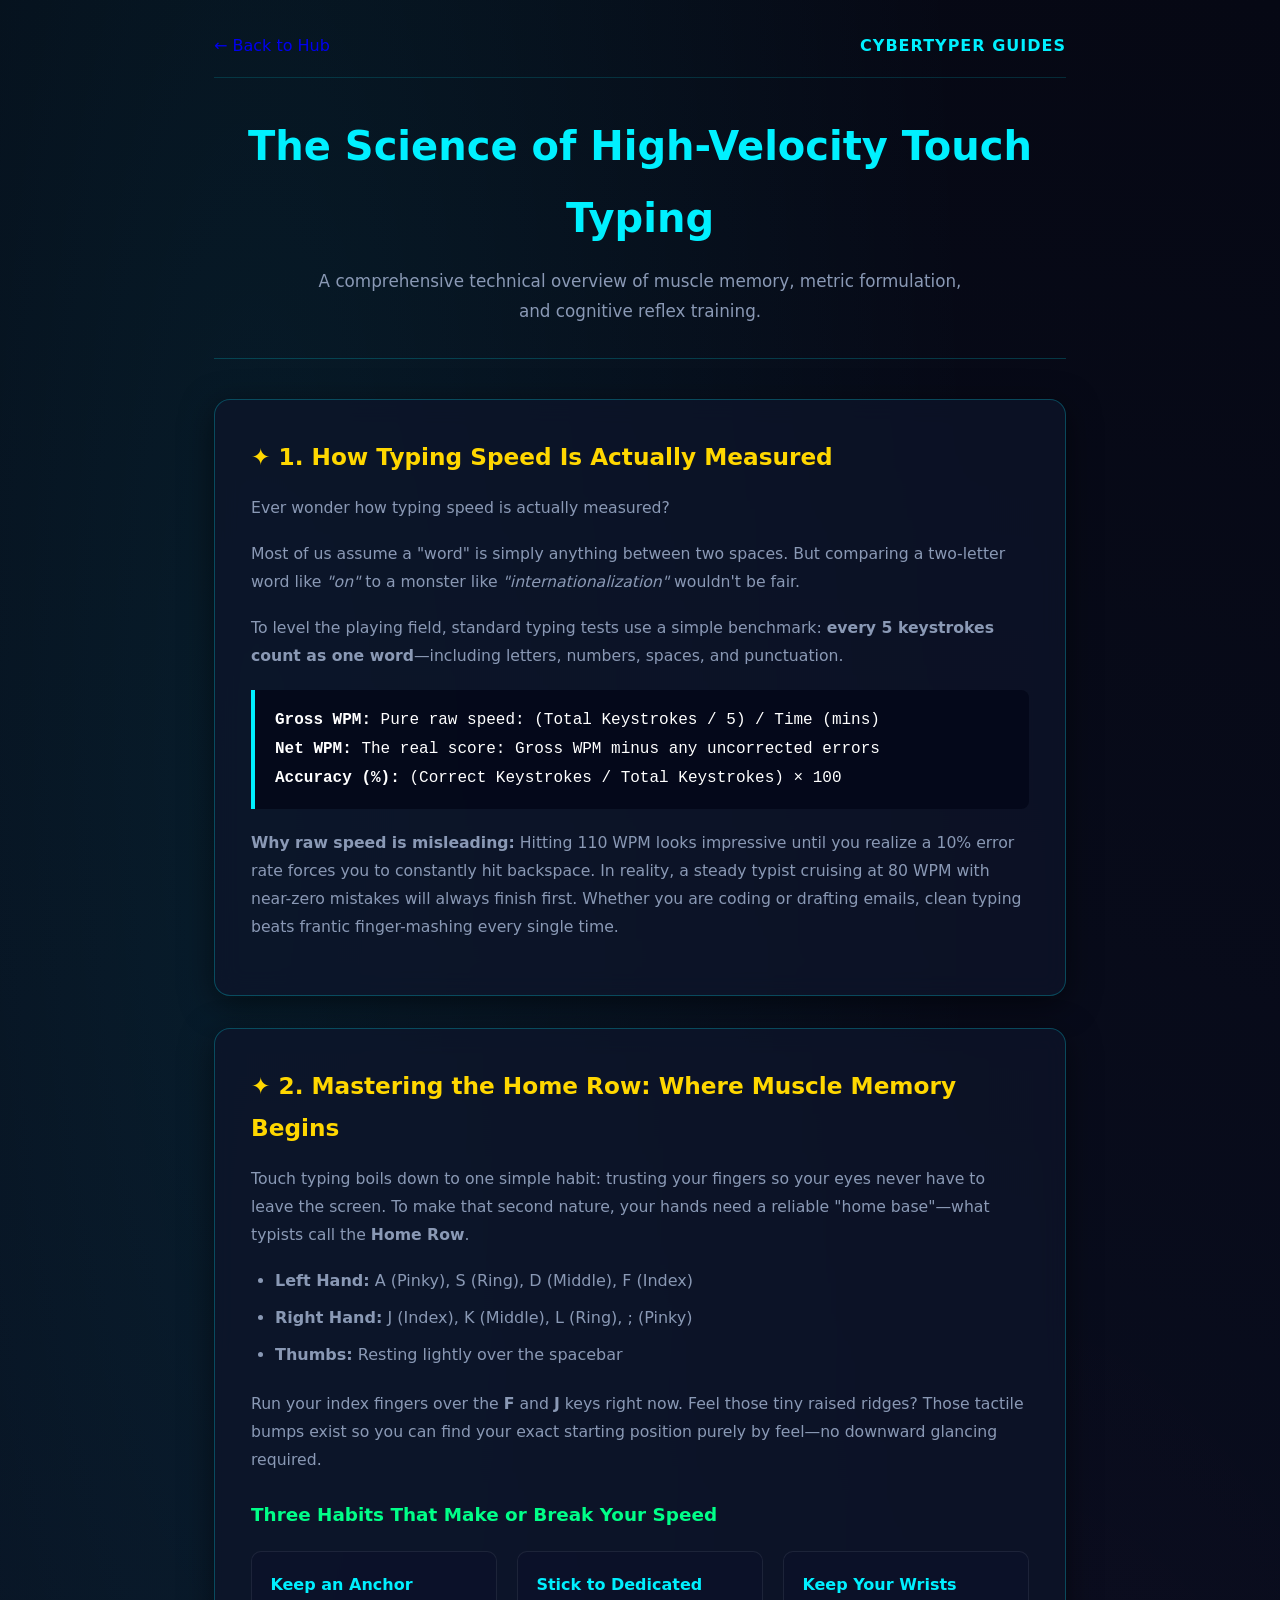
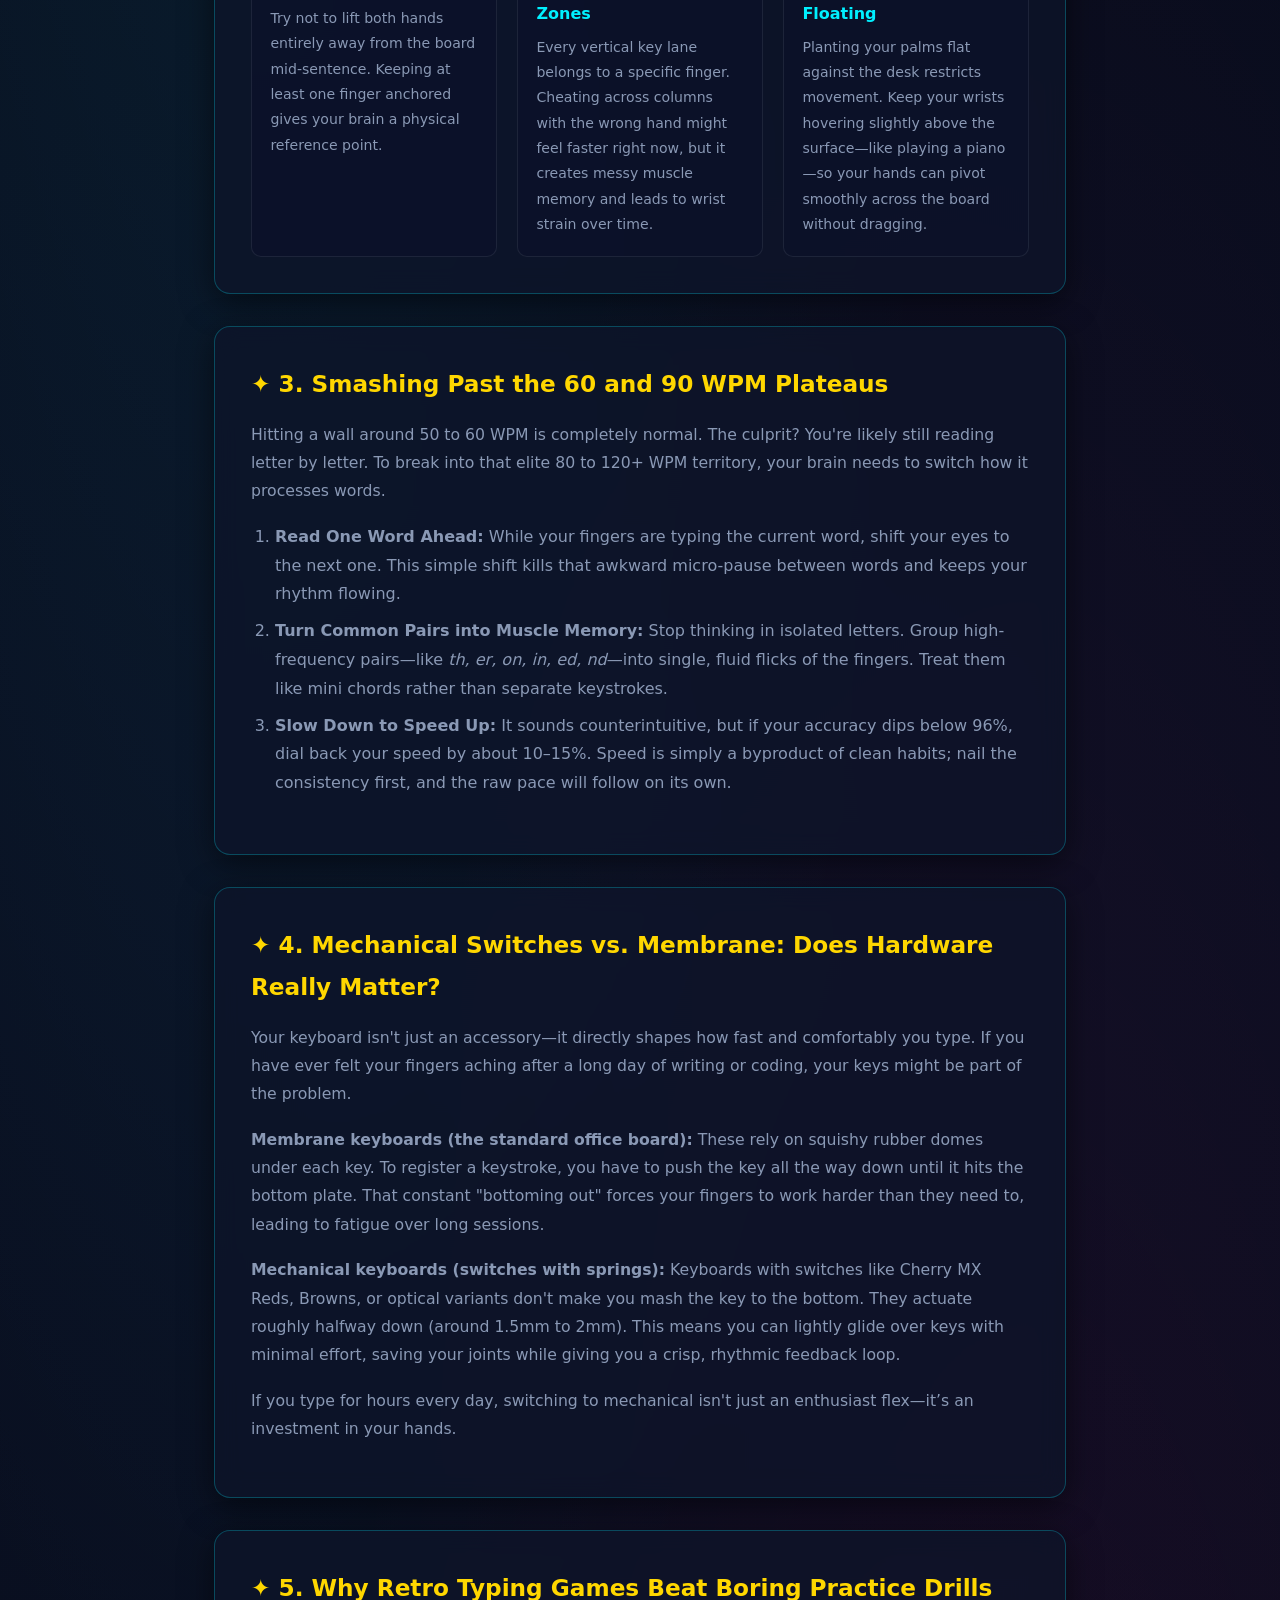
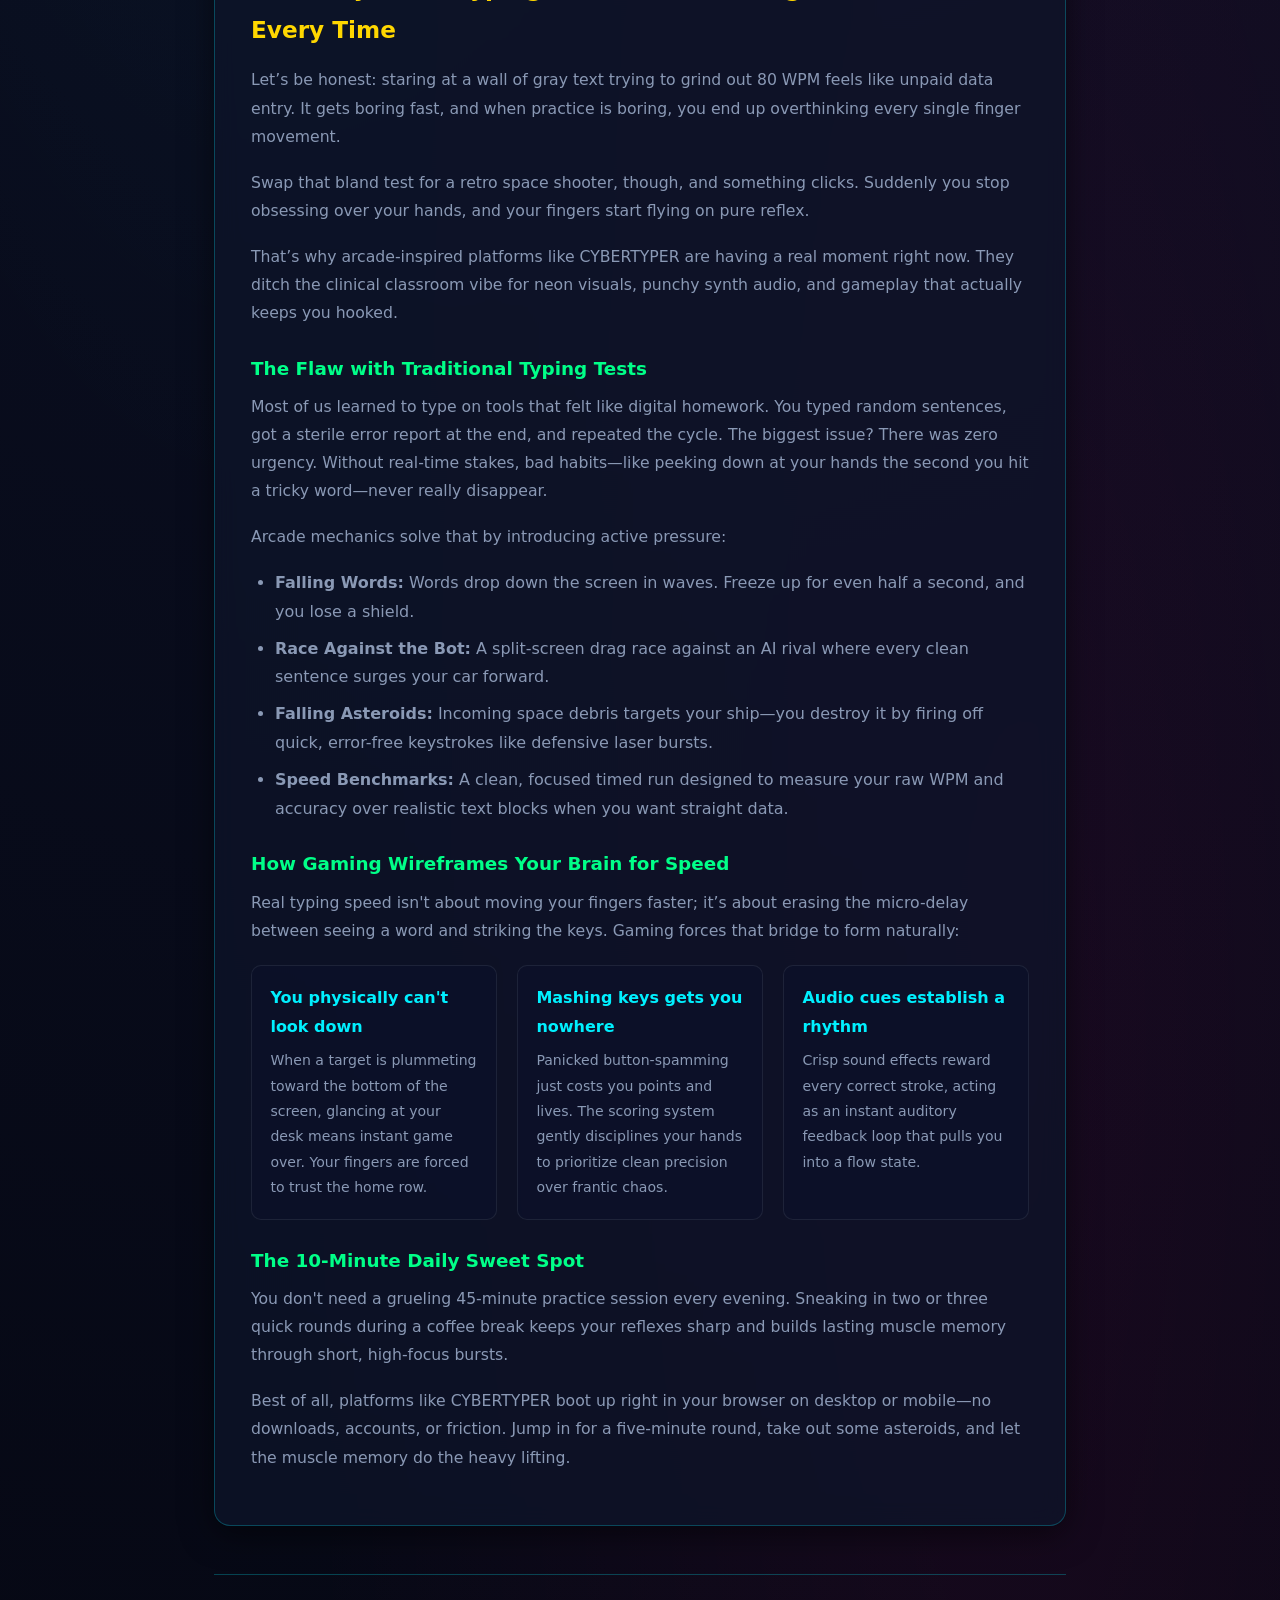
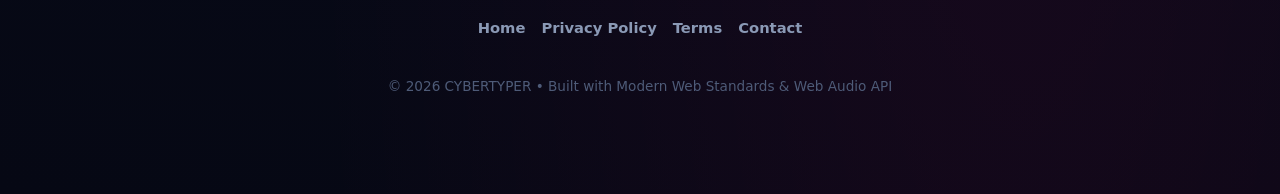
==== commit 83eaa4ea: "Update content and structure of typing guide HTML" ====
--- a/pages/content.html
+++ b/pages/content.html
@@ -117,127 +117,140 @@
 
     <!-- Section 1 -->
     <article class="guide-section">
-      <h2>✦ 1. How Typing Speed (WPM) Is Actually Calculated</h2>
-      <p>
-        In everyday computing, people assume one word equals any sequence of characters separated by a space. However, in international speed typing benchmarks, words vary wildly in length (comparing <em>"an"</em> vs <em>"internationalization"</em>).
-      </p>
-      <p>
-        To standardize tests globally, <strong>one standardized typing word is mathematically defined as exactly 5 keystrokes</strong> (including letters, punctuation, spaces, and numbers).
+      <h2>✦ 1. How Typing Speed Is Actually Measured</h2>
+      <p>
+        Ever wonder how typing speed is actually measured?
+      </p>
+      <p>
+        Most of us assume a "word" is simply anything between two spaces. But comparing a two-letter word like <em>"on"</em> to a monster like <em>"internationalization"</em> wouldn't be fair.
+      </p>
+      <p>
+        To level the playing field, standard typing tests use a simple benchmark: <strong>every 5 keystrokes count as one word</strong>—including letters, numbers, spaces, and punctuation.
       </p>
 
       <div class="formula-box">
-        <strong>Gross WPM:</strong> (Total Keystrokes / 5) / Time (in minutes)<br>
-        <strong>Net WPM:</strong> Gross WPM - (Uncorrected Errors / Time in minutes)<br>
+        <strong>Gross WPM:</strong> Pure raw speed: (Total Keystrokes / 5) / Time (mins)<br>
+        <strong>Net WPM:</strong> The real score: Gross WPM minus any uncorrected errors<br>
         <strong>Accuracy (%):</strong> (Correct Keystrokes / Total Keystrokes) × 100
       </div>
 
       <p>
-        <strong>Why Net WPM Matters:</strong> A typist writing at 110 Gross WPM with 10% errors is far less productive than an 80 Net WPM typist who never needs to stop for backspacing. Real-world coding and writing reward accuracy over raw finger flailing.
+        <strong>Why raw speed is misleading:</strong> Hitting 110 WPM looks impressive until you realize a 10% error rate forces you to constantly hit backspace. In reality, a steady typist cruising at 80 WPM with near-zero mistakes will always finish first. Whether you are coding or drafting emails, clean typing beats frantic finger-mashing every single time.
       </p>
     </article>
 
     <!-- Section 2 -->
     <article class="guide-section">
-      <h2>✦ 2. Home Row Disciplines & Finger Placement</h2>
-      <p>
-        Touch typing is the practice of navigating keys entirely through tactile muscle memory without visual reference. To build this reflex, your hands must always return to the anchor position known as the <strong>Home Row</strong>:
+      <h2>✦ 2. Mastering the Home Row: Where Muscle Memory Begins</h2>
+      <p>
+        Touch typing boils down to one simple habit: trusting your fingers so your eyes never have to leave the screen. To make that second nature, your hands need a reliable "home base"—what typists call the <strong>Home Row</strong>.
       </p>
       <ul>
         <li><strong>Left Hand:</strong> A (Pinky), S (Ring), D (Middle), F (Index)</li>
         <li><strong>Right Hand:</strong> J (Index), K (Middle), L (Ring), ; (Pinky)</li>
-        <li><strong>Thumbs:</strong> Rest naturally on the Space bar</li>
+        <li><strong>Thumbs:</strong> Resting lightly over the spacebar</li>
       </ul>
       <p>
-        Notice the physical raised tactile bumps on the <strong>F</strong> and <strong>J</strong> keys of modern keyboards. These guide nubs allow you to locate your baseline positioning blindfolded without glancing down at the desk.
-      </p>
-
+        Run your index fingers over the <strong>F</strong> and <strong>J</strong> keys right now. Feel those tiny raised ridges? Those tactile bumps exist so you can find your exact starting position purely by feel—no downward glancing required.
+      </p>
+
+      <h3>Three Habits That Make or Break Your Speed</h3>
       <div class="grid-cards">
         <div class="mini-card">
-          <h4>Home Row Anchoring</h4>
-          <p>Never lift both hands entirely off the board; always keep at least one finger anchored to verify physical coordinates.</p>
-        </div>
-        <div class="mini-card">
-          <h4>Dedicated Finger Zones</h4>
-          <p>Each column belongs strictly to one finger. Reaching across with the wrong hand introduces latency and causes repetitive strain.</p>
-        </div>
-        <div class="mini-card">
-          <h4>Floating Wrists</h4>
-          <p>Do not rest wrists flat against hard surfaces while typing. Keep wrists slightly elevated to allow swift lateral pivot motion.</p>
+          <h4>Keep an Anchor</h4>
+          <p>Try not to lift both hands entirely away from the board mid-sentence. Keeping at least one finger anchored gives your brain a physical reference point.</p>
+        </div>
+        <div class="mini-card">
+          <h4>Stick to Dedicated Zones</h4>
+          <p>Every vertical key lane belongs to a specific finger. Cheating across columns with the wrong hand might feel faster right now, but it creates messy muscle memory and leads to wrist strain over time.</p>
+        </div>
+        <div class="mini-card">
+          <h4>Keep Your Wrists Floating</h4>
+          <p>Planting your palms flat against the desk restricts movement. Keep your wrists hovering slightly above the surface—like playing a piano—so your hands can pivot smoothly across the board without dragging.</p>
         </div>
       </div>
     </article>
 
     <!-- Section 3 -->
     <article class="guide-section">
-      <h2>✦ 3. Breaking Through the 60 WPM & 90 WPM Plateaus</h2>
-      <p>
-        Most typists get stuck around 50–60 WPM because their brains are reading character by character. To transcend into elite velocity (80–120+ WPM), apply these progressive techniques:
+      <h2>✦ 3. Smashing Past the 60 and 90 WPM Plateaus</h2>
+      <p>
+        Hitting a wall around 50 to 60 WPM is completely normal. The culprit? You're likely still reading letter by letter. To break into that elite 80 to 120+ WPM territory, your brain needs to switch how it processes words.
       </p>
       <ol>
-        <li><strong>Read One Word Ahead:</strong> While your fingers execute the current word, your eyes should already be parsing the upcoming word. This eliminates the micro-stutter between words.</li>
-        <li><strong>Bursting Common Bigrams:</strong> Memorize high-frequency character pairs like <em>th, er, on, in, ed, nd</em> as single fluid motions rather than individual key hits.</li>
-        <li><strong>Slow Down to Speed Up:</strong> If your accuracy drops below 96%, consciously reduce typing speed by 15% until consistency stabilizes. High accuracy naturally breeds lightspeed execution over time.</li>
+        <li><strong>Read One Word Ahead:</strong> While your fingers are typing the current word, shift your eyes to the next one. This simple shift kills that awkward micro-pause between words and keeps your rhythm flowing.</li>
+        <li><strong>Turn Common Pairs into Muscle Memory:</strong> Stop thinking in isolated letters. Group high-frequency pairs—like <em>th, er, on, in, ed, nd</em>—into single, fluid flicks of the fingers. Treat them like mini chords rather than separate keystrokes.</li>
+        <li><strong>Slow Down to Speed Up:</strong> It sounds counterintuitive, but if your accuracy dips below 96%, dial back your speed by about 10–15%. Speed is simply a byproduct of clean habits; nail the consistency first, and the raw pace will follow on its own.</li>
       </ol>
     </article>
 
     <!-- Section 4 -->
     <article class="guide-section">
-      <h2>✦ 4. Mechanical Switches vs Membrane Keyboards</h2>
-      <p>
-        Hardware choice plays a quantifiable role in typing ergonomics. Standard membrane keyboards require bottoming out the key with heavy rubber force, which increases muscle fatigue during extended sessions.
-      </p>
-      <p>
-        Mechanical switches (like Cherry MX Reds, Browns, or tactile optical switches) actuate midway through the keystroke travel (around 1.5mm to 2.0mm). This allows rapid gliding keystrokes with minimal downward pressure, reducing finger fatigue and enhancing auditory typing rhythm.
-      </p>
-    </article>
-
-    <!-- Section 5: Arcade Typing Games Guide -->
-    <article class="guide-section">
-      <h2>✦ 5. How Retro Typing Games Make High-Speed Typing Actually Fun</h2>
-      <p>
-        Sitting in front of a dull paragraph hoping to hit 80 WPM gets old fast. Turn that exact test into a fast-moving space shooter, though, and your fingers start flying without you overthinking every stroke.
-      </p>
-      <p>
-        That shift explains why arcade-style typing games have taken off again recently. Platforms like CYBERTYPER ditch tedious classroom drills for retro sci-fi visuals, punchy sound design, and active gameplay.
-      </p>
-
-      <h3>The Problem With Old-School Typing Drills</h3>
-      <p>
-        Most people learned touch typing on software that felt like data entry homework. You stared at random strings of words, typed them out, and waited for an error count at the end. Because there was no urgency, bad habits stuck around—especially looking down at the keyboard.
-      </p>
-      <p>Modern typing games add actual gameplay pressure:</p>
+      <h2>✦ 4. Mechanical Switches vs. Membrane: Does Hardware Really Matter?</h2>
+      <p>
+        Your keyboard isn't just an accessory—it directly shapes how fast and comfortably you type. If you have ever felt your fingers aching after a long day of writing or coding, your keys might be part of the problem.
+      </p>
+      <p>
+        <strong>Membrane keyboards (the standard office board):</strong> These rely on squishy rubber domes under each key. To register a keystroke, you have to push the key all the way down until it hits the bottom plate. That constant "bottoming out" forces your fingers to work harder than they need to, leading to fatigue over long sessions.
+      </p>
+      <p>
+        <strong>Mechanical keyboards (switches with springs):</strong> Keyboards with switches like Cherry MX Reds, Browns, or optical variants don't make you mash the key to the bottom. They actuate roughly halfway down (around 1.5mm to 2mm). This means you can lightly glide over keys with minimal effort, saving your joints while giving you a crisp, rhythmic feedback loop.
+      </p>
+      <p>
+        If you type for hours every day, switching to mechanical isn't just an enthusiast flex—it’s an investment in your hands.
+      </p>
+    </article>
+
+    <!-- Section 5 -->
+    <article class="guide-section">
+      <h2>✦ 5. Why Retro Typing Games Beat Boring Practice Drills Every Time</h2>
+      <p>
+        Let’s be honest: staring at a wall of gray text trying to grind out 80 WPM feels like unpaid data entry. It gets boring fast, and when practice is boring, you end up overthinking every single finger movement.
+      </p>
+      <p>
+        Swap that bland test for a retro space shooter, though, and something clicks. Suddenly you stop obsessing over your hands, and your fingers start flying on pure reflex.
+      </p>
+      <p>
+        That’s why arcade-inspired platforms like CYBERTYPER are having a real moment right now. They ditch the clinical classroom vibe for neon visuals, punchy synth audio, and gameplay that actually keeps you hooked.
+      </p>
+
+      <h3>The Flaw with Traditional Typing Tests</h3>
+      <p>
+        Most of us learned to type on tools that felt like digital homework. You typed random sentences, got a sterile error report at the end, and repeated the cycle. The biggest issue? There was zero urgency. Without real-time stakes, bad habits—like peeking down at your hands the second you hit a tricky word—never really disappear.
+      </p>
+      <p>Arcade mechanics solve that by introducing active pressure:</p>
       <ul>
-        <li><strong>Falling Words:</strong> Digital vocabulary drops down the screen in waves. Hesitate for a second, and you lose one of your three shields.</li>
-        <li><strong>Typing Race vs Bot:</strong> A split-screen drag race against an automated rival where every clean sentence boosts your speed down the track.</li>
-        <li><strong>Falling Asteroids:</strong> Incoming space debris targets your ship, requiring fast, clean keystrokes to fire off defensive laser rounds.</li>
-        <li><strong>Speed Typing Benchmark:</strong> A classic timed run built for measuring clean Words Per Minute and raw accuracy across longer passages.</li>
+        <li><strong>Falling Words:</strong> Words drop down the screen in waves. Freeze up for even half a second, and you lose a shield.</li>
+        <li><strong>Race Against the Bot:</strong> A split-screen drag race against an AI rival where every clean sentence surges your car forward.</li>
+        <li><strong>Falling Asteroids:</strong> Incoming space debris targets your ship—you destroy it by firing off quick, error-free keystrokes like defensive laser bursts.</li>
+        <li><strong>Speed Benchmarks:</strong> A clean, focused timed run designed to measure your raw WPM and accuracy over realistic text blocks when you want straight data.</li>
       </ul>
 
-      <h3>Why Game Mechanics Build Better Muscle Memory</h3>
-      <p>
-        Fast typing is mostly about removing hesitation between seeing a letter and striking the key. Arcade formats force that process to become automatic for a few simple reasons:
+      <h3>How Gaming Wireframes Your Brain for Speed</h3>
+      <p>
+        Real typing speed isn't about moving your fingers faster; it’s about erasing the micro-delay between seeing a word and striking the keys. Gaming forces that bridge to form naturally:
       </p>
       <div class="grid-cards">
         <div class="mini-card">
-          <h4>No Looking at Hands</h4>
-          <p>When targets drop toward the bottom of the screen, taking your eyes off the monitor means an instant loss. Your fingers stay anchored on F and J.</p>
-        </div>
-        <div class="mini-card">
-          <h4>Penalized Inaccuracy</h4>
-          <p>Spamming keys won't clear asteroids or beat the bot. Deduction systems teach hands to stay smooth rather than frantically mashing buttons.</p>
-        </div>
-        <div class="mini-card">
-          <h4>Audio Cues & Rhythm</h4>
-          <p>Hearing an immediate synth tone with every clean keystroke gives instant confirmation, helping your brain lock into a steady flow.</p>
+          <h4>You physically can't look down</h4>
+          <p>When a target is plummeting toward the bottom of the screen, glancing at your desk means instant game over. Your fingers are forced to trust the home row.</p>
+        </div>
+        <div class="mini-card">
+          <h4>Mashing keys gets you nowhere</h4>
+          <p>Panicked button-spamming just costs you points and lives. The scoring system gently disciplines your hands to prioritize clean precision over frantic chaos.</p>
+        </div>
+        <div class="mini-card">
+          <h4>Audio cues establish a rhythm</h4>
+          <p>Crisp sound effects reward every correct stroke, acting as an instant auditory feedback loop that pulls you into a flow state.</p>
         </div>
       </div>
 
-      <h3>A 10-Minute Daily Habit</h3>
-      <p>
-        You don't need an hour of dedicated practice each evening to get faster. Running through two or three arcade rounds during a work break keeps your reflexes sharp and builds lasting muscle memory through short, consistent sessions.
-      </p>
-      <p>
-        CYBERTYPER runs straight in your browser on both laptop and mobile screens—no setup, no sign-ups, and no waiting around. Load a round, blast a few targets, and watch your daily WPM climb.
+      <h3>The 10-Minute Daily Sweet Spot</h3>
+      <p>
+        You don't need a grueling 45-minute practice session every evening. Sneaking in two or three quick rounds during a coffee break keeps your reflexes sharp and builds lasting muscle memory through short, high-focus bursts.
+      </p>
+      <p>
+        Best of all, platforms like CYBERTYPER boot up right in your browser on desktop or mobile—no downloads, accounts, or friction. Jump in for a five-minute round, take out some asteroids, and let the muscle memory do the heavy lifting.
       </p>
     </article>
 
@@ -252,4 +265,4 @@
     </footer>
   </div>
 </body>
-</html>+</html>
--- a/css/style.css
+++ b/css/style.css
@@ -943,4 +943,4 @@
   .game-card:hover {
     transform: none;
   }
-}+}
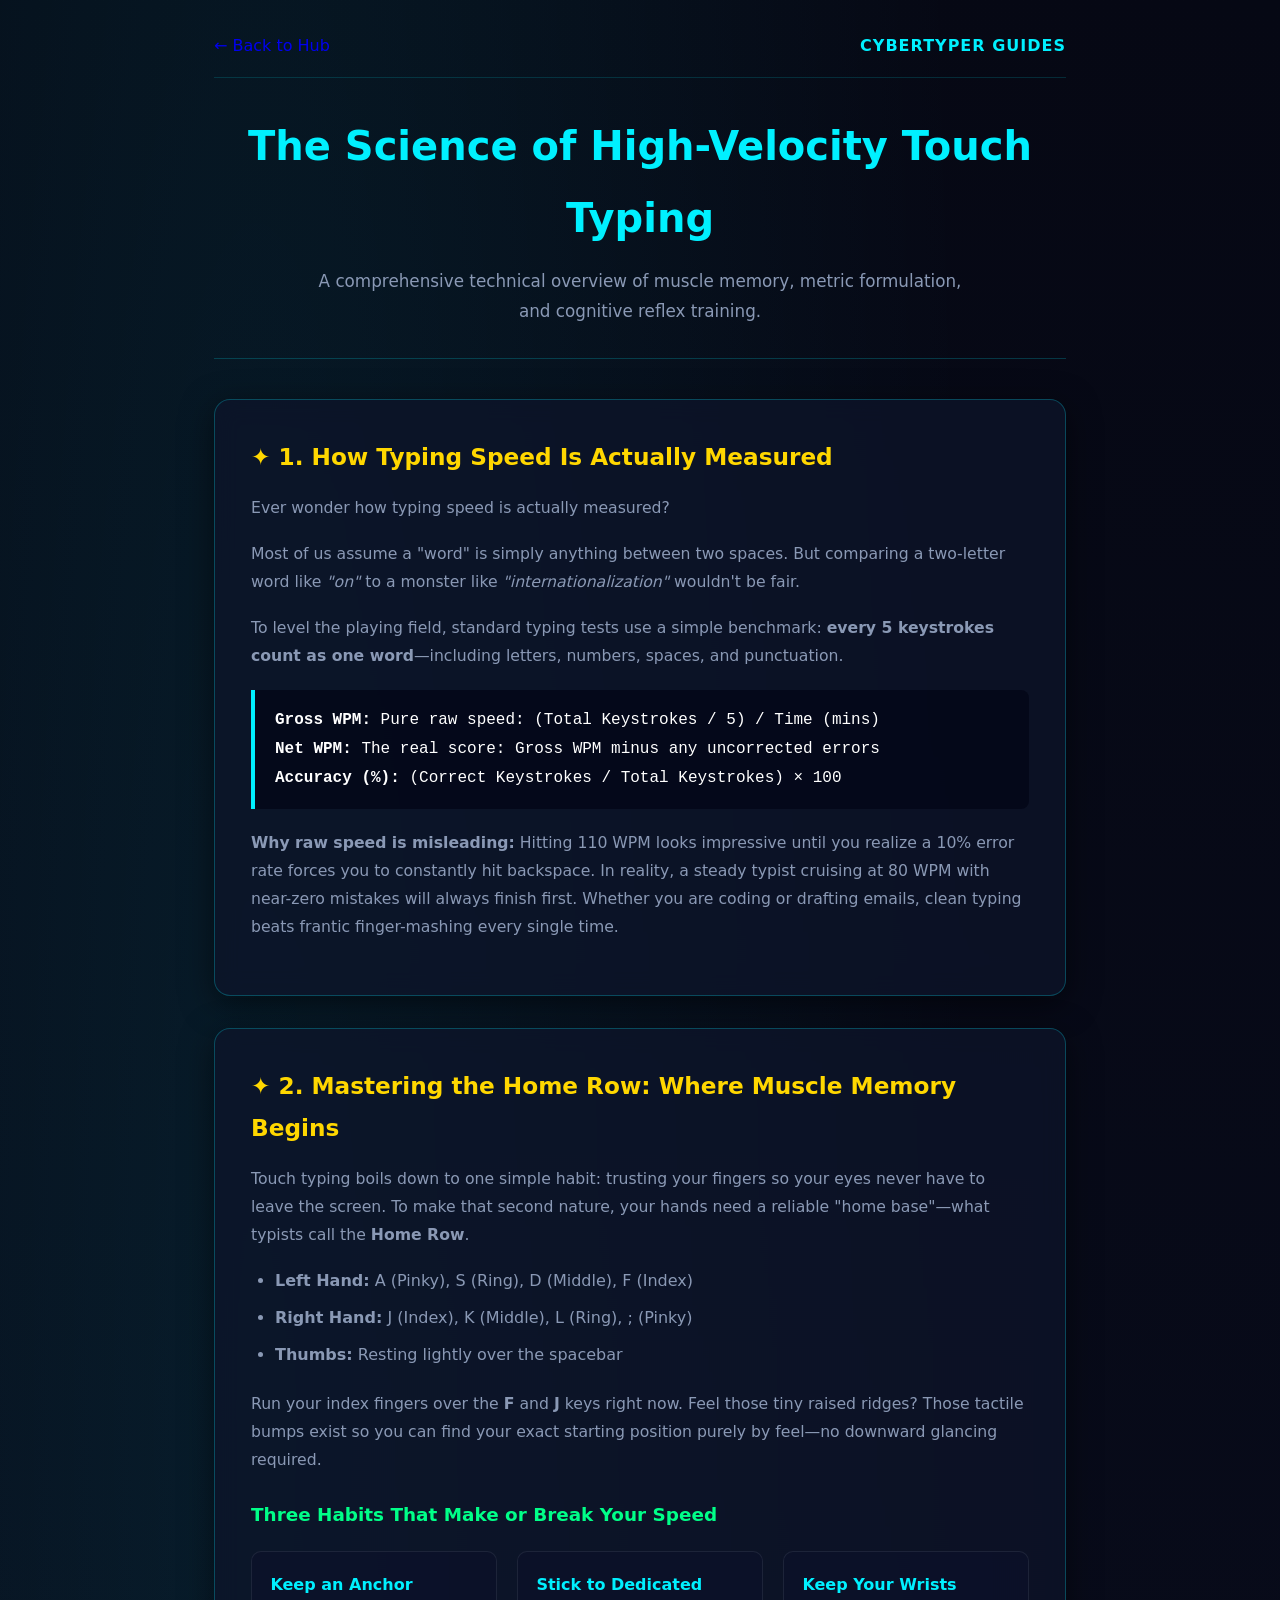
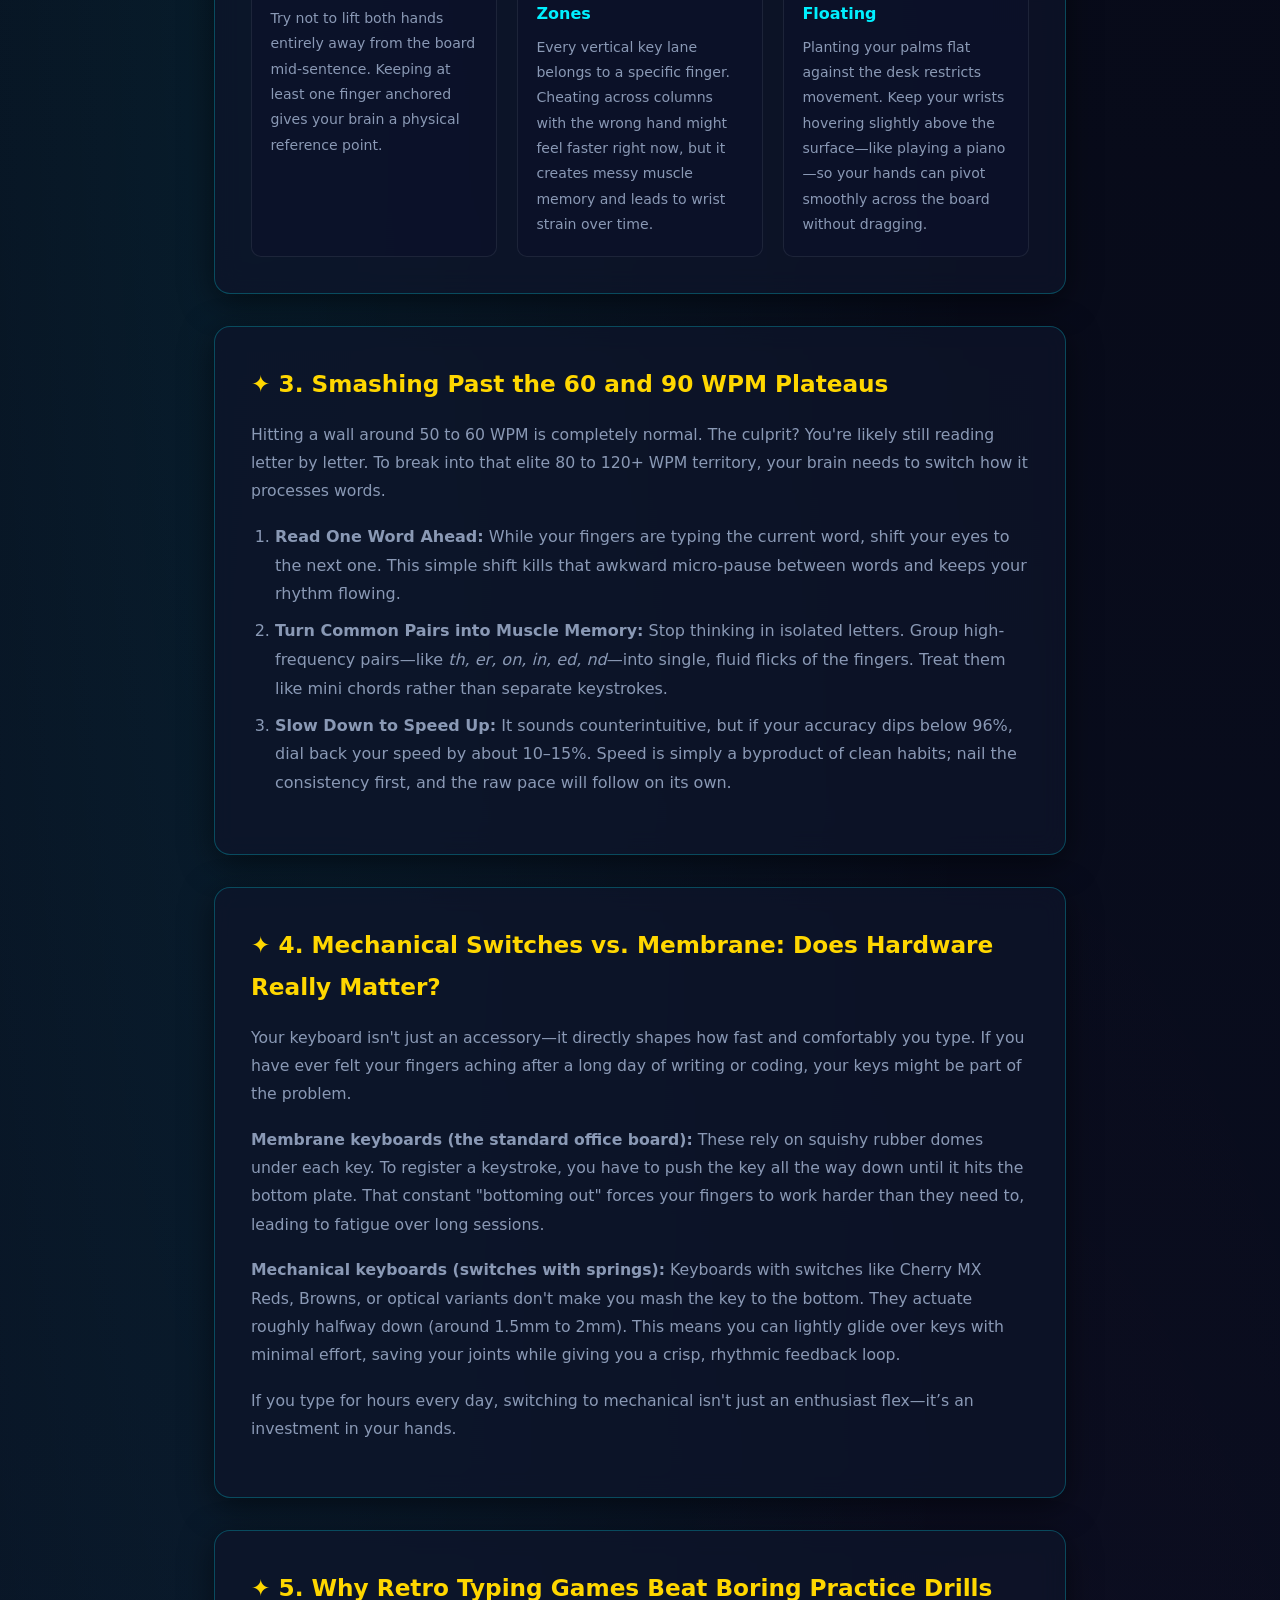
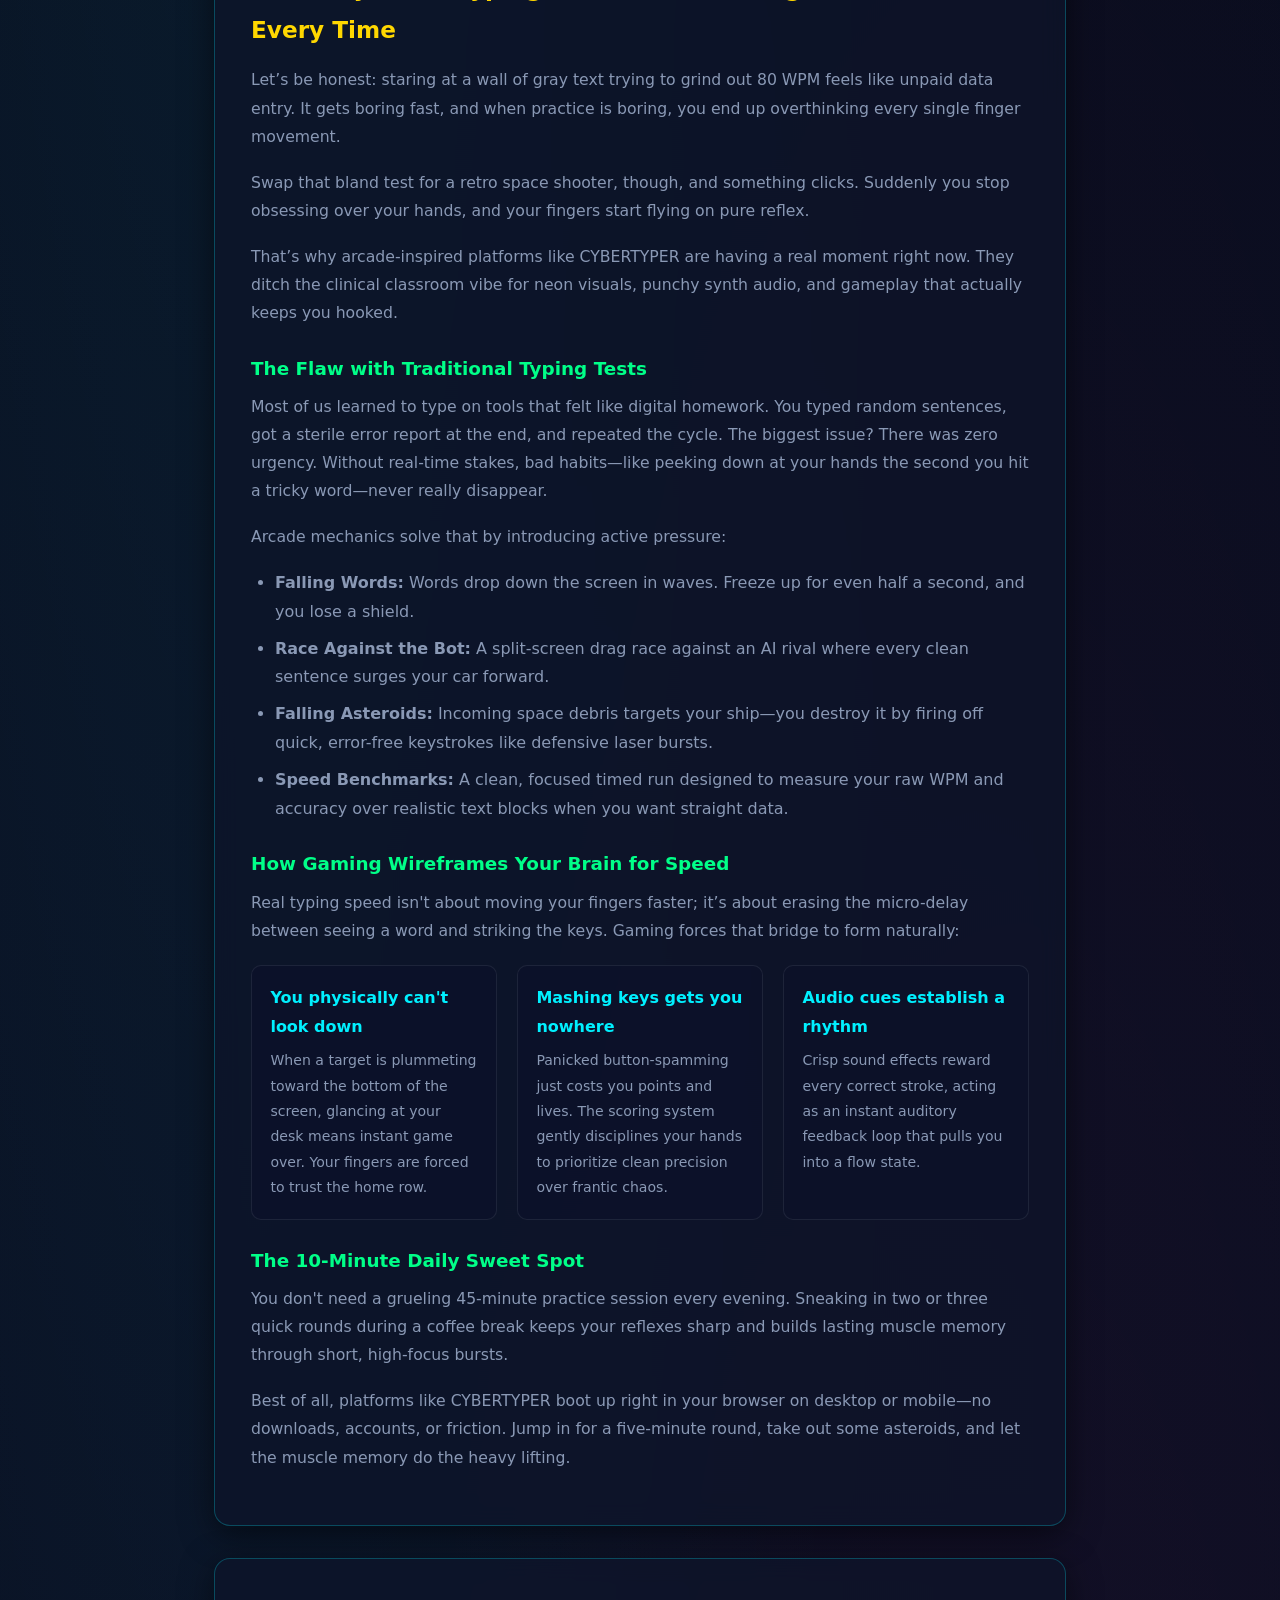
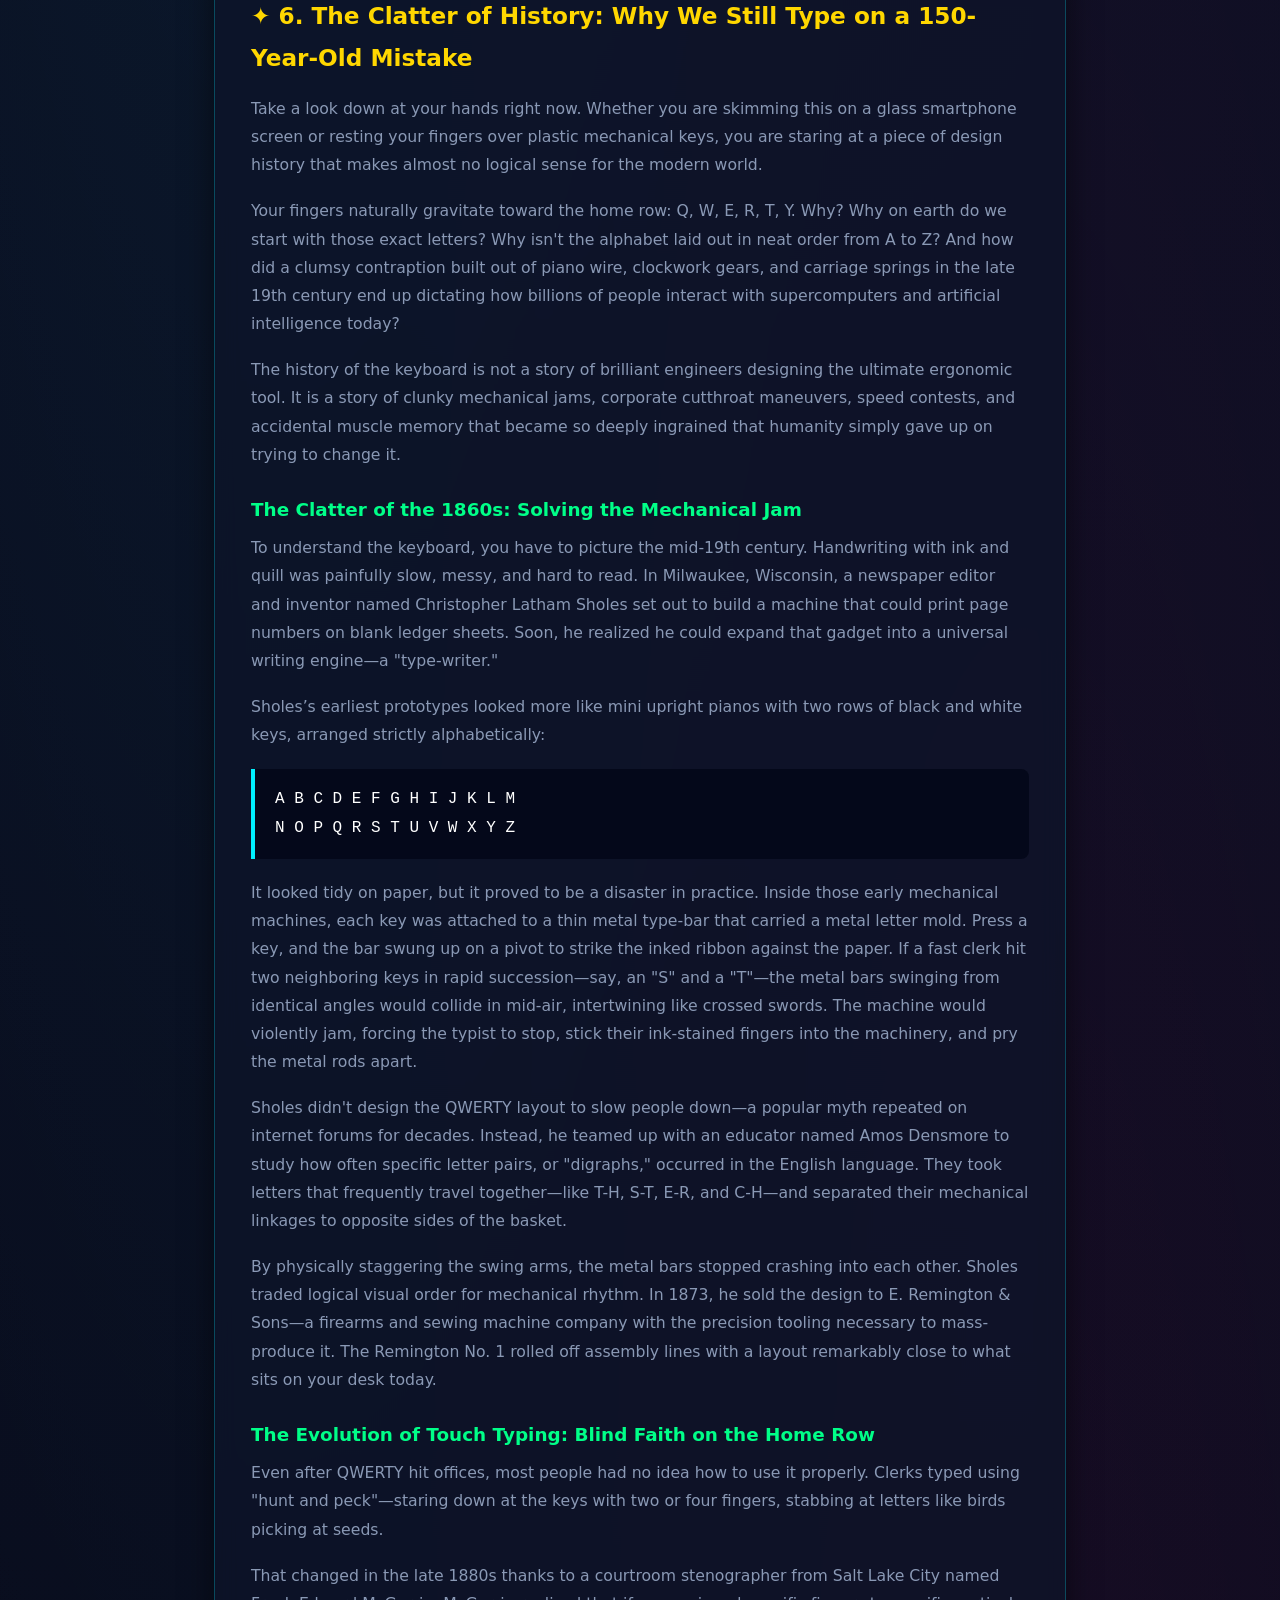
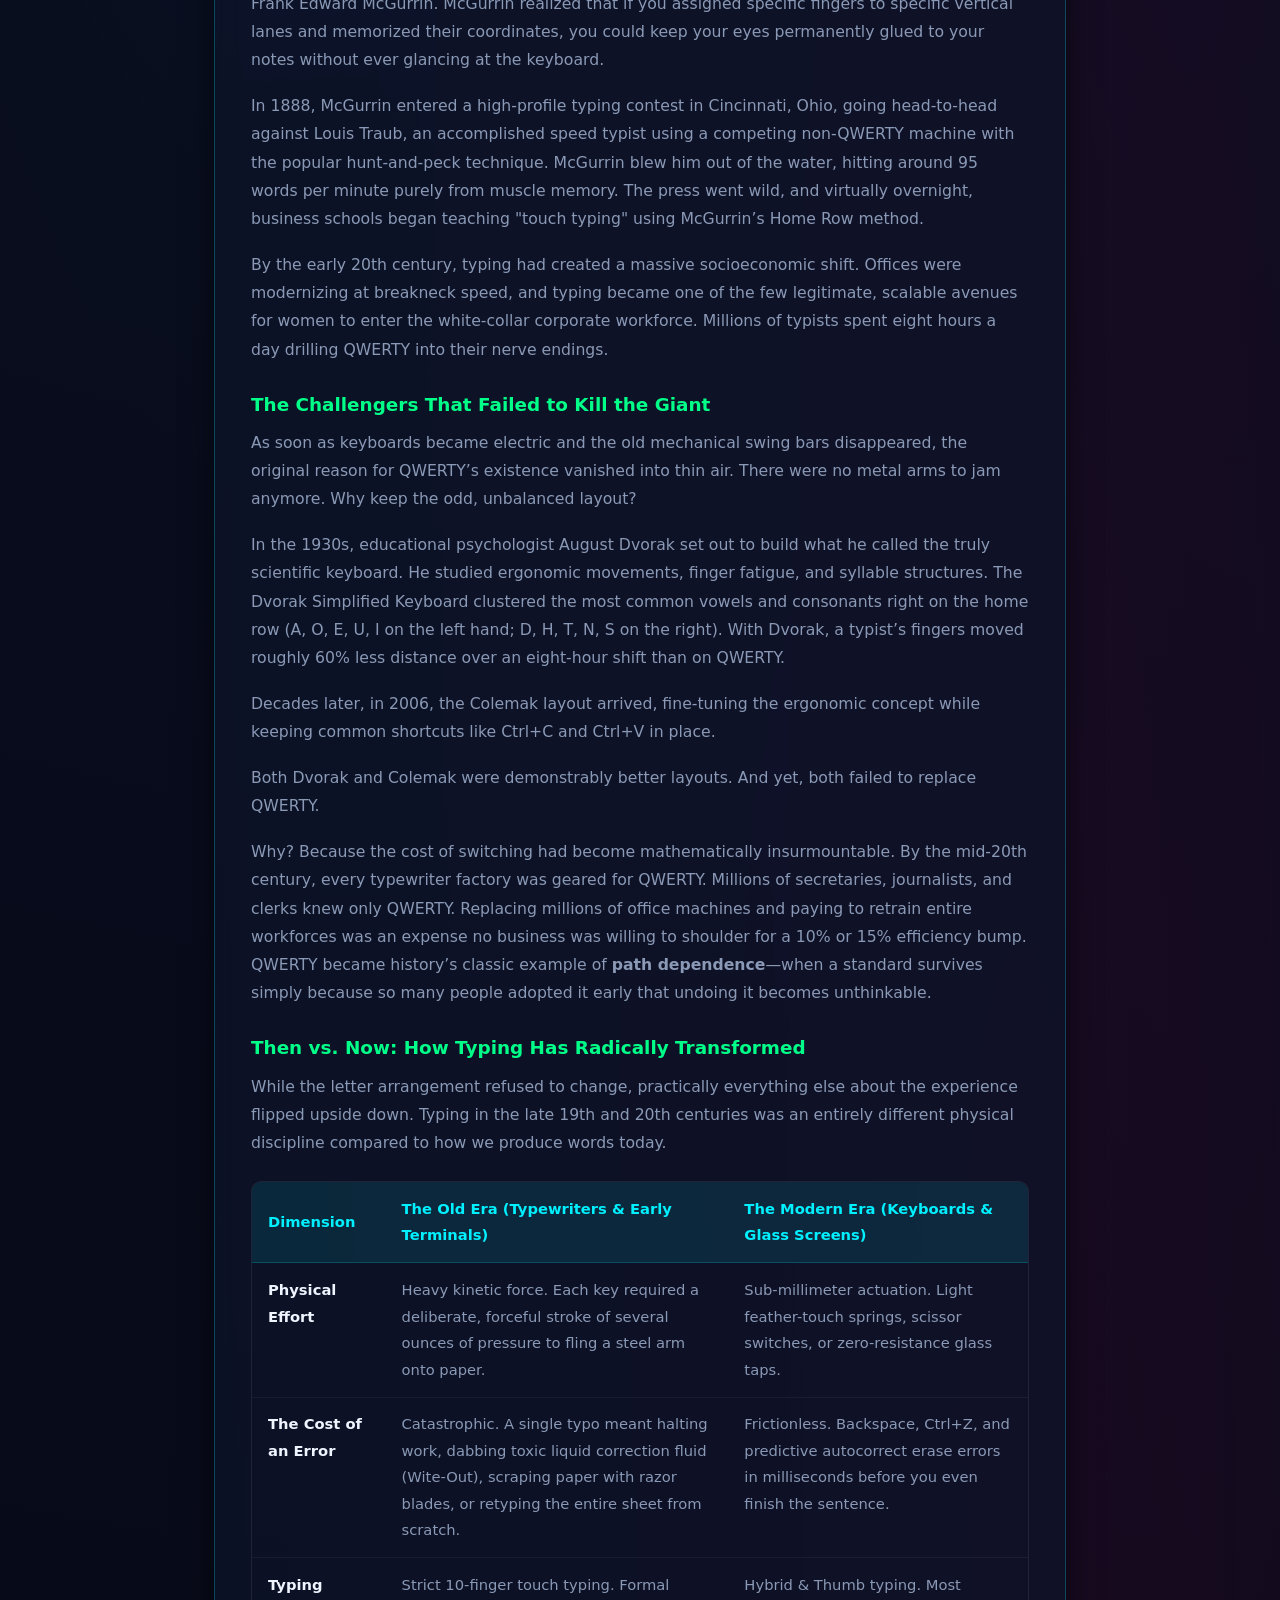
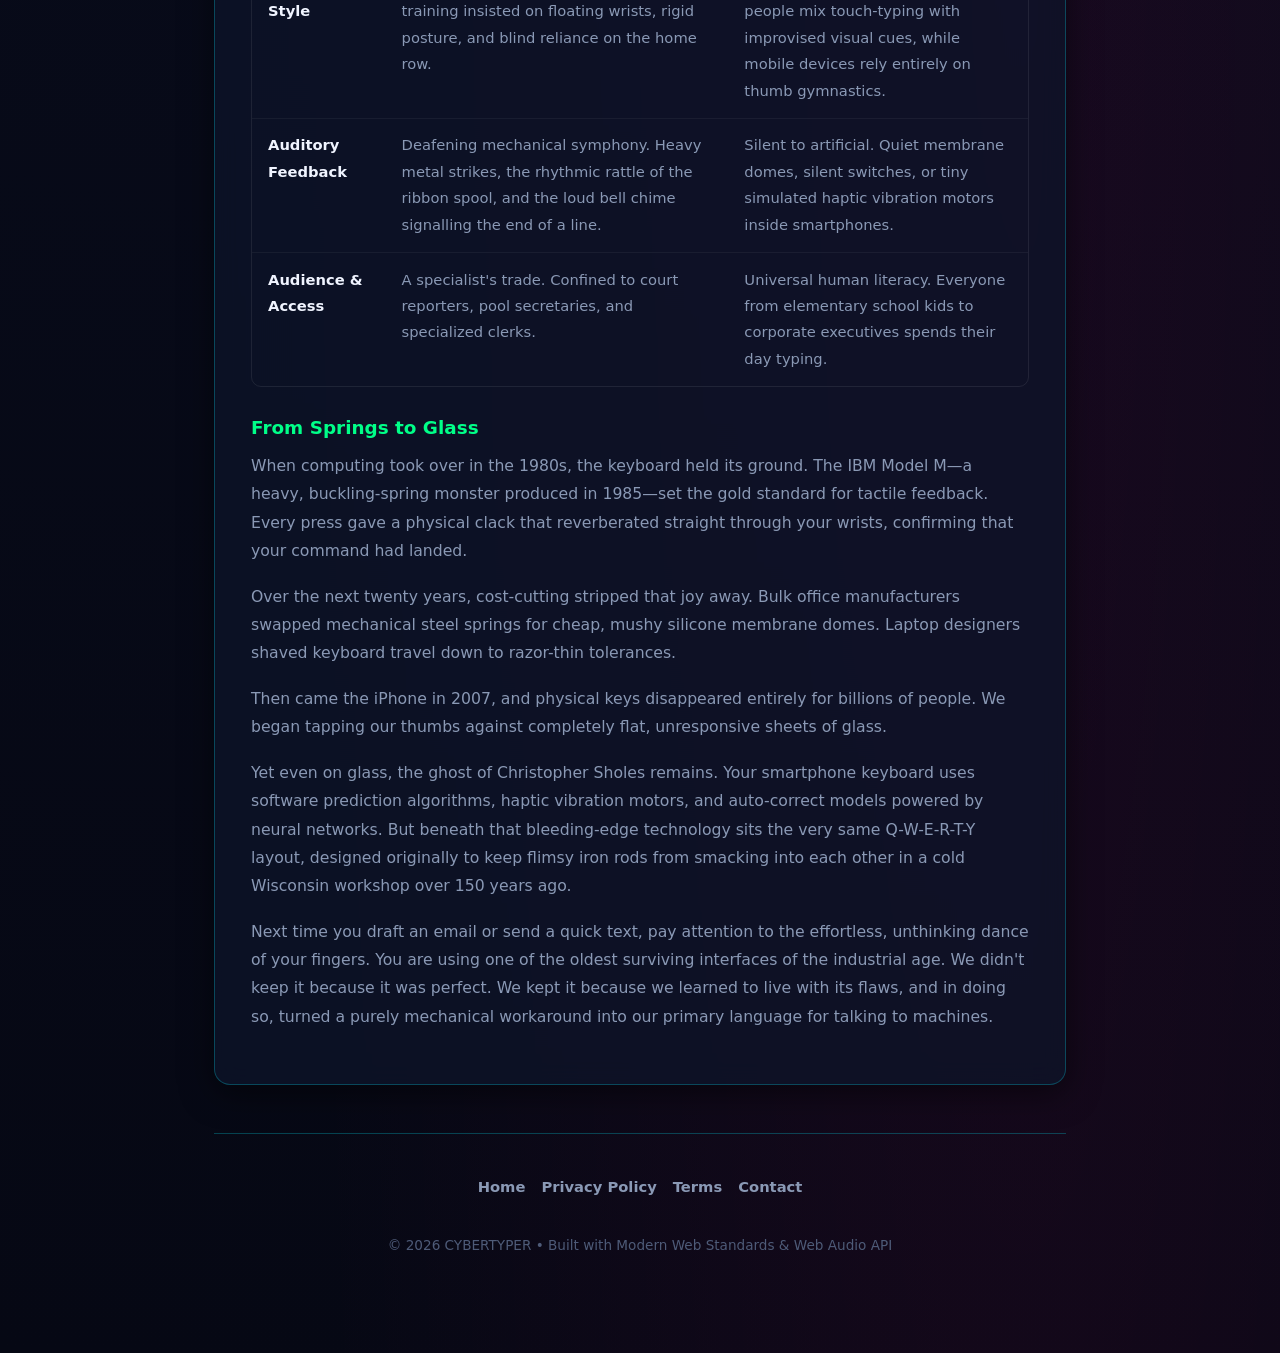
==== commit f618e8a8: "Revise content and enhance layout for typing guides Updated the content and structure of the typing " ====
--- a/pages/content.html
+++ b/pages/content.html
@@ -5,7 +5,7 @@
   <meta name="viewport" content="width=device-width, initial-scale=1.0">
   <title>Typing Guides & Benchmarks // CYBERTYPER</title>
   <meta name="description" content="Master touch typing, learn how Net WPM is calculated, and discover ergonomic strategies to increase typing speed from 40 to 100+ WPM.">
-  <meta name="keywords" content="touch typing guide, how to type faster, wpm calculation formula, mechanical keyboard typing, typing ergonomics, typing games">
+  <meta name="keywords" content="touch typing guide, how to type faster, wpm calculation formula, mechanical keyboard typing, typing ergonomics, typing games, qwerty history">
   <link rel="icon" type="image/svg+xml" href="data:image/svg+xml,<svg xmlns='http://www.w3.org/2000/svg' viewBox='0 0 100 100'><text y='.9em' font-size='90'>⚡</text></svg>">
   <link rel="stylesheet" href="../css/style.css">
   <style>
@@ -101,6 +101,37 @@
       font-size: 0.88rem;
       margin: 0;
     }
+    .table-container {
+      overflow-x: auto;
+      margin: 1.5rem 0;
+      border-radius: 10px;
+      border: 1px solid rgba(255, 255, 255, 0.08);
+    }
+    .comparison-table {
+      width: 100%;
+      border-collapse: collapse;
+      font-size: 0.92rem;
+      text-align: left;
+    }
+    .comparison-table th {
+      background: rgba(0, 240, 255, 0.1);
+      color: var(--cyan-glow);
+      padding: 0.85rem 1rem;
+      font-weight: 700;
+      border-bottom: 1px solid rgba(0, 240, 255, 0.2);
+    }
+    .comparison-table td {
+      padding: 0.85rem 1rem;
+      border-bottom: 1px solid rgba(255, 255, 255, 0.05);
+      color: var(--text-muted);
+      vertical-align: top;
+    }
+    .comparison-table tr:last-child td {
+      border-bottom: none;
+    }
+    .comparison-table td strong {
+      color: var(--text-main);
+    }
   </style>
 </head>
 <body>
@@ -251,6 +282,133 @@
       </p>
       <p>
         Best of all, platforms like CYBERTYPER boot up right in your browser on desktop or mobile—no downloads, accounts, or friction. Jump in for a five-minute round, take out some asteroids, and let the muscle memory do the heavy lifting.
+      </p>
+    </article>
+
+    <!-- Section 6: The History of QWERTY -->
+    <article class="guide-section">
+      <h2>✦ 6. The Clatter of History: Why We Still Type on a 150-Year-Old Mistake</h2>
+      <p>
+        Take a look down at your hands right now. Whether you are skimming this on a glass smartphone screen or resting your fingers over plastic mechanical keys, you are staring at a piece of design history that makes almost no logical sense for the modern world.
+      </p>
+      <p>
+        Your fingers naturally gravitate toward the home row: Q, W, E, R, T, Y. Why? Why on earth do we start with those exact letters? Why isn't the alphabet laid out in neat order from A to Z? And how did a clumsy contraption built out of piano wire, clockwork gears, and carriage springs in the late 19th century end up dictating how billions of people interact with supercomputers and artificial intelligence today?
+      </p>
+      <p>
+        The history of the keyboard is not a story of brilliant engineers designing the ultimate ergonomic tool. It is a story of clunky mechanical jams, corporate cutthroat maneuvers, speed contests, and accidental muscle memory that became so deeply ingrained that humanity simply gave up on trying to change it.
+      </p>
+
+      <h3>The Clatter of the 1860s: Solving the Mechanical Jam</h3>
+      <p>
+        To understand the keyboard, you have to picture the mid-19th century. Handwriting with ink and quill was painfully slow, messy, and hard to read. In Milwaukee, Wisconsin, a newspaper editor and inventor named Christopher Latham Sholes set out to build a machine that could print page numbers on blank ledger sheets. Soon, he realized he could expand that gadget into a universal writing engine—a "type-writer."
+      </p>
+      <p>
+        Sholes’s earliest prototypes looked more like mini upright pianos with two rows of black and white keys, arranged strictly alphabetically:
+      </p>
+      <div class="formula-box">
+        A B C D E F G H I J K L M<br>
+        N O P Q R S T U V W X Y Z
+      </div>
+      <p>
+        It looked tidy on paper, but it proved to be a disaster in practice. Inside those early mechanical machines, each key was attached to a thin metal type-bar that carried a metal letter mold. Press a key, and the bar swung up on a pivot to strike the inked ribbon against the paper. If a fast clerk hit two neighboring keys in rapid succession—say, an "S" and a "T"—the metal bars swinging from identical angles would collide in mid-air, intertwining like crossed swords. The machine would violently jam, forcing the typist to stop, stick their ink-stained fingers into the machinery, and pry the metal rods apart.
+      </p>
+      <p>
+        Sholes didn't design the QWERTY layout to slow people down—a popular myth repeated on internet forums for decades. Instead, he teamed up with an educator named Amos Densmore to study how often specific letter pairs, or "digraphs," occurred in the English language. They took letters that frequently travel together—like T-H, S-T, E-R, and C-H—and separated their mechanical linkages to opposite sides of the basket.
+      </p>
+      <p>
+        By physically staggering the swing arms, the metal bars stopped crashing into each other. Sholes traded logical visual order for mechanical rhythm. In 1873, he sold the design to E. Remington & Sons—a firearms and sewing machine company with the precision tooling necessary to mass-produce it. The Remington No. 1 rolled off assembly lines with a layout remarkably close to what sits on your desk today.
+      </p>
+
+      <h3>The Evolution of Touch Typing: Blind Faith on the Home Row</h3>
+      <p>
+        Even after QWERTY hit offices, most people had no idea how to use it properly. Clerks typed using "hunt and peck"—staring down at the keys with two or four fingers, stabbing at letters like birds picking at seeds.
+      </p>
+      <p>
+        That changed in the late 1880s thanks to a courtroom stenographer from Salt Lake City named Frank Edward McGurrin. McGurrin realized that if you assigned specific fingers to specific vertical lanes and memorized their coordinates, you could keep your eyes permanently glued to your notes without ever glancing at the keyboard.
+      </p>
+      <p>
+        In 1888, McGurrin entered a high-profile typing contest in Cincinnati, Ohio, going head-to-head against Louis Traub, an accomplished speed typist using a competing non-QWERTY machine with the popular hunt-and-peck technique. McGurrin blew him out of the water, hitting around 95 words per minute purely from muscle memory. The press went wild, and virtually overnight, business schools began teaching "touch typing" using McGurrin’s Home Row method.
+      </p>
+      <p>
+        By the early 20th century, typing had created a massive socioeconomic shift. Offices were modernizing at breakneck speed, and typing became one of the few legitimate, scalable avenues for women to enter the white-collar corporate workforce. Millions of typists spent eight hours a day drilling QWERTY into their nerve endings.
+      </p>
+
+      <h3>The Challengers That Failed to Kill the Giant</h3>
+      <p>
+        As soon as keyboards became electric and the old mechanical swing bars disappeared, the original reason for QWERTY’s existence vanished into thin air. There were no metal arms to jam anymore. Why keep the odd, unbalanced layout?
+      </p>
+      <p>
+        In the 1930s, educational psychologist August Dvorak set out to build what he called the truly scientific keyboard. He studied ergonomic movements, finger fatigue, and syllable structures. The Dvorak Simplified Keyboard clustered the most common vowels and consonants right on the home row (A, O, E, U, I on the left hand; D, H, T, N, S on the right). With Dvorak, a typist’s fingers moved roughly 60% less distance over an eight-hour shift than on QWERTY.
+      </p>
+      <p>
+        Decades later, in 2006, the Colemak layout arrived, fine-tuning the ergonomic concept while keeping common shortcuts like Ctrl+C and Ctrl+V in place.
+      </p>
+      <p>
+        Both Dvorak and Colemak were demonstrably better layouts. And yet, both failed to replace QWERTY.
+      </p>
+      <p>
+        Why? Because the cost of switching had become mathematically insurmountable. By the mid-20th century, every typewriter factory was geared for QWERTY. Millions of secretaries, journalists, and clerks knew only QWERTY. Replacing millions of office machines and paying to retrain entire workforces was an expense no business was willing to shoulder for a 10% or 15% efficiency bump. QWERTY became history’s classic example of <strong>path dependence</strong>—when a standard survives simply because so many people adopted it early that undoing it becomes unthinkable.
+      </p>
+
+      <h3>Then vs. Now: How Typing Has Radically Transformed</h3>
+      <p>
+        While the letter arrangement refused to change, practically everything else about the experience flipped upside down. Typing in the late 19th and 20th centuries was an entirely different physical discipline compared to how we produce words today.
+      </p>
+
+      <div class="table-container">
+        <table class="comparison-table">
+          <thead>
+            <tr>
+              <th>Dimension</th>
+              <th>The Old Era (Typewriters & Early Terminals)</th>
+              <th>The Modern Era (Keyboards & Glass Screens)</th>
+            </tr>
+          </thead>
+          <tbody>
+            <tr>
+              <td><strong>Physical Effort</strong></td>
+              <td>Heavy kinetic force. Each key required a deliberate, forceful stroke of several ounces of pressure to fling a steel arm onto paper.</td>
+              <td>Sub-millimeter actuation. Light feather-touch springs, scissor switches, or zero-resistance glass taps.</td>
+            </tr>
+            <tr>
+              <td><strong>The Cost of an Error</strong></td>
+              <td>Catastrophic. A single typo meant halting work, dabbing toxic liquid correction fluid (Wite-Out), scraping paper with razor blades, or retyping the entire sheet from scratch.</td>
+              <td>Frictionless. Backspace, Ctrl+Z, and predictive autocorrect erase errors in milliseconds before you even finish the sentence.</td>
+            </tr>
+            <tr>
+              <td><strong>Typing Style</strong></td>
+              <td>Strict 10-finger touch typing. Formal training insisted on floating wrists, rigid posture, and blind reliance on the home row.</td>
+              <td>Hybrid & Thumb typing. Most people mix touch-typing with improvised visual cues, while mobile devices rely entirely on thumb gymnastics.</td>
+            </tr>
+            <tr>
+              <td><strong>Auditory Feedback</strong></td>
+              <td>Deafening mechanical symphony. Heavy metal strikes, the rhythmic rattle of the ribbon spool, and the loud bell chime signalling the end of a line.</td>
+              <td>Silent to artificial. Quiet membrane domes, silent switches, or tiny simulated haptic vibration motors inside smartphones.</td>
+            </tr>
+            <tr>
+              <td><strong>Audience & Access</strong></td>
+              <td>A specialist's trade. Confined to court reporters, pool secretaries, and specialized clerks.</td>
+              <td>Universal human literacy. Everyone from elementary school kids to corporate executives spends their day typing.</td>
+            </tr>
+          </tbody>
+        </table>
+      </div>
+
+      <h3>From Springs to Glass</h3>
+      <p>
+        When computing took over in the 1980s, the keyboard held its ground. The IBM Model M—a heavy, buckling-spring monster produced in 1985—set the gold standard for tactile feedback. Every press gave a physical clack that reverberated straight through your wrists, confirming that your command had landed.
+      </p>
+      <p>
+        Over the next twenty years, cost-cutting stripped that joy away. Bulk office manufacturers swapped mechanical steel springs for cheap, mushy silicone membrane domes. Laptop designers shaved keyboard travel down to razor-thin tolerances.
+      </p>
+      <p>
+        Then came the iPhone in 2007, and physical keys disappeared entirely for billions of people. We began tapping our thumbs against completely flat, unresponsive sheets of glass.
+      </p>
+      <p>
+        Yet even on glass, the ghost of Christopher Sholes remains. Your smartphone keyboard uses software prediction algorithms, haptic vibration motors, and auto-correct models powered by neural networks. But beneath that bleeding-edge technology sits the very same Q-W-E-R-T-Y layout, designed originally to keep flimsy iron rods from smacking into each other in a cold Wisconsin workshop over 150 years ago.
+      </p>
+      <p>
+        Next time you draft an email or send a quick text, pay attention to the effortless, unthinking dance of your fingers. You are using one of the oldest surviving interfaces of the industrial age. We didn't keep it because it was perfect. We kept it because we learned to live with its flaws, and in doing so, turned a purely mechanical workaround into our primary language for talking to machines.
       </p>
     </article>
 
